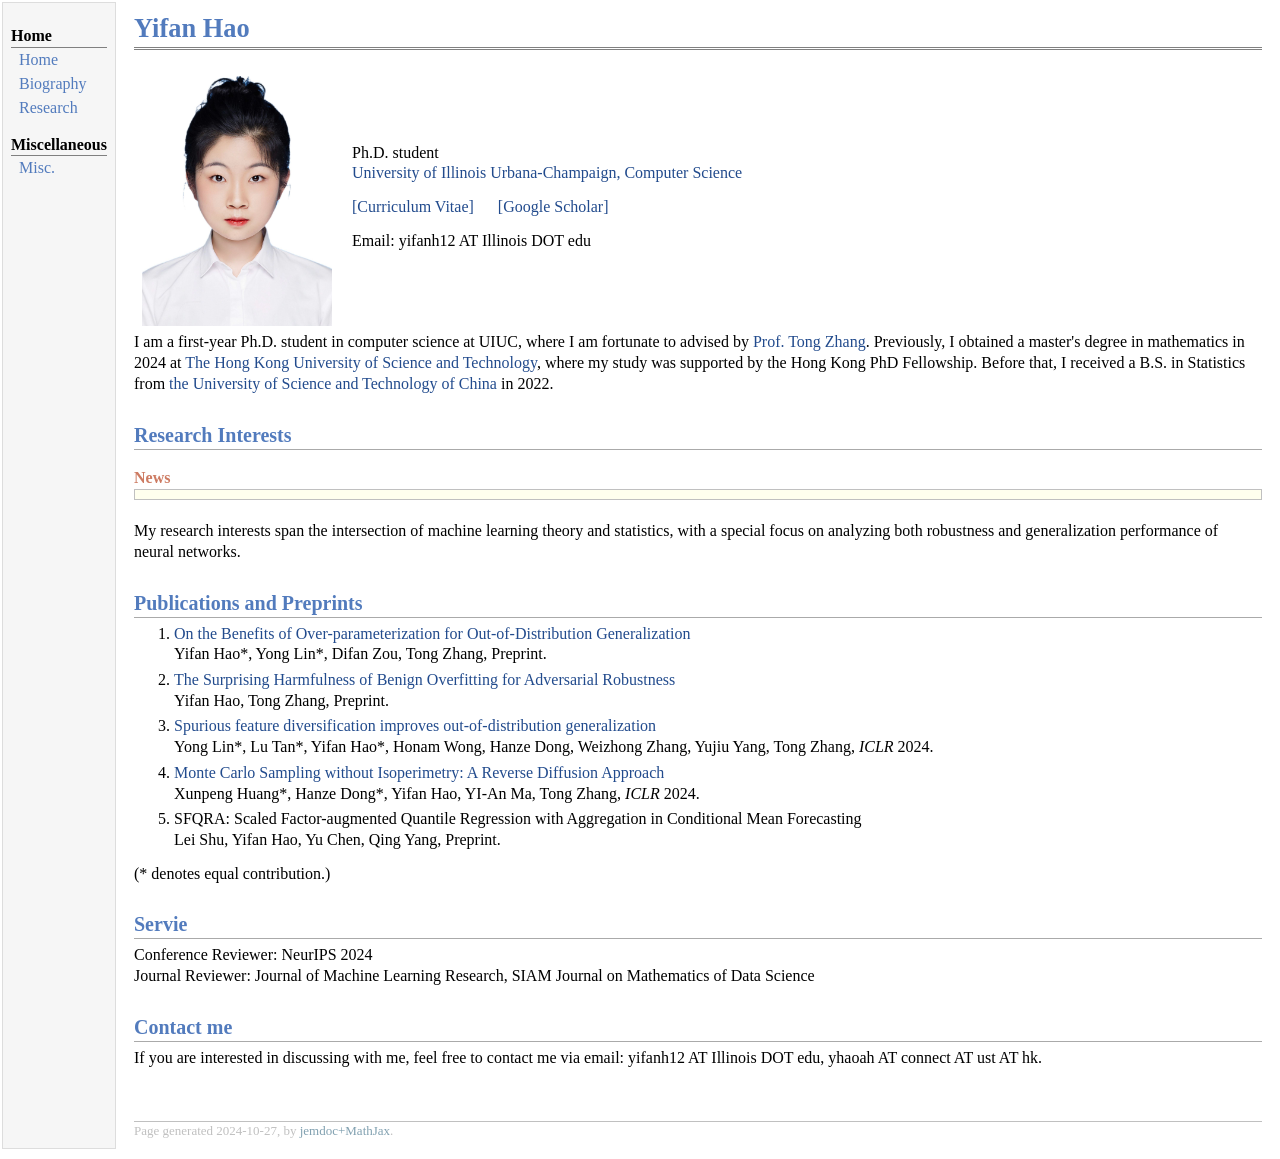
==== index.html @ 471cde72 "Add files via upload" ====
<!DOCTYPE html PUBLIC "-//W3C//DTD XHTML 1.1//EN"
  "http://www.w3.org/TR/xhtml11/DTD/xhtml11.dtd">
<html xmlns="http://www.w3.org/1999/xhtml" xml:lang="en">
<head>
<meta name="generator" content="jemdoc, see http://jemdoc.jaboc.net/" />
<meta http-equiv="Content-Type" content="text/html;charset=GBK" />
<link rel="stylesheet" href="jemdoc.css" type="text/css" />
<title>Yifan Hao</title>
</head>
<body>
<table summary="Table for page layout." id="tlayout">
<tr valign="top">
<td id="layout-menu">
<div class="menu-category">Home</div>
<div class="menu-item"><a href="index.html">Home</a></div>
<div class="menu-item"><a href="Bio.html">Biography</a></div>
<div class="menu-item"><a href="research.html">Research</a></div>
<div class="menu-category">Miscellaneous</div>
<div class="menu-item"><a href="Miscellaneous.html">Misc.</a></div>
</td>
<td id="layout-content">
<div id="toptitle">
<h1>Yifan Hao</h1>
</div>
<table class="imgtable"><tr><td>
<img src="photo.jpg" alt="picture" width="190px" height="250px" />&nbsp;</td>
<td align="left"><p>Ph.D. student<br />
<a href="https://siebelschool.illinois.edu/" target=&ldquo;blank&rdquo;>University of Illinois Urbana-Champaign, Computer Science</a><br /></p>
<p><a href="cv.pdf" onclick="javascript:urchinTracker('/downloads/cv.pdf');">[Curriculum Vitae]</a> &nbsp;&nbsp;&nbsp;&nbsp; <a href="https://scholar.google.com.hk/citations?user=lzI8IicAAAAJ&amp;hl=zh-CN" target=&ldquo;blank&rdquo;>[Google Scholar]</a> <br /></p>
<p>Email: yifanh12 AT Illinois DOT edu</p>
</td></tr></table>
<p>I am a first-year Ph.D. student in computer science at UIUC, where I am fortunate to advised by <a href="http://tongzhang-ml.org/" target=&ldquo;blank&rdquo;>Prof. Tong Zhang</a>. Previously, I obtained a master's degree in mathematics in 2024 at <a href="https://hkust.edu.hk/" target=&ldquo;blank&rdquo;>The Hong Kong University of Science and Technology</a>, where my study was supported by the Hong Kong PhD Fellowship. Before that, I received a B.S. in Statistics from <a href="https://en.ustc.edu.cn/" target=&ldquo;blank&rdquo;>the University of Science and Technology of China</a> in 2022.</p>
<h2>Research Interests</h2>
<div class="infoblock">
<div class="blocktitle">News</div>
<div class="blockcontent">
</div></div>
<p>My research interests span the intersection of machine learning theory and statistics, with a special focus on analyzing both robustness and generalization performance of neural networks. </p>
<h2>Publications and Preprints</h2>
<ol>
<li><p><a href="https://arxiv.org/pdf/2403.17592" target=&ldquo;blank&rdquo;>On the Benefits of Over-parameterization for Out-of-Distribution Generalization</a> <br />
Yifan Hao*, Yong Lin*, Difan Zou, Tong Zhang, Preprint.<br /></p>
</li>
<li><p><a href="https://arxiv.org/pdf/2401.12236" target=&ldquo;blank&rdquo;>The Surprising Harmfulness of Benign Overfitting for Adversarial Robustness</a> <br />
Yifan Hao, Tong Zhang, Preprint.<br /> </p>
</li>
<li><p><a href="https://arxiv.org/pdf/2309.17230" target=&ldquo;blank&rdquo;>Spurious feature diversification improves out-of-distribution generalization</a> <br />
Yong Lin*, Lu Tan*, Yifan Hao*, Honam Wong, Hanze Dong, Weizhong Zhang, Yujiu Yang, Tong Zhang, <i>ICLR</i> 2024.<br /> </p>
</li>
<li><p><a href="https://arxiv.org/pdf/2307.02037" target=&ldquo;blank&rdquo;>Monte Carlo Sampling without Isoperimetry: A Reverse Diffusion Approach</a> <br />
Xunpeng Huang*, Hanze Dong*, Yifan Hao, YI-An Ma, Tong Zhang, <i>ICLR</i> 2024.<br /> </p>
</li>
<li><p>SFQRA: Scaled Factor-augmented Quantile Regression with Aggregation in Conditional Mean Forecasting <br />
Lei Shu, Yifan Hao, Yu Chen, Qing Yang, Preprint.<br /></p>
</li>
</ol>
<p>(* denotes equal contribution.)</p>
<h2>Servie</h2>
<p>Conference Reviewer: NeurIPS 2024 <br />
Journal Reviewer: Journal of Machine Learning Research, SIAM Journal on Mathematics of Data Science</p>
<h2>Contact me</h2>
<p>If you are interested in discussing with me, feel free to contact me via email: yifanh12 AT Illinois DOT edu, yhaoah AT connect AT ust AT hk. </p>
<div id="footer">
<div id="footer-text">
Page generated 2024-10-27, by <a href="https://github.com/wsshin/jemdoc_mathjax" target="blank">jemdoc+MathJax</a>.
</div>
</div>
</td>
</tr>
</table>
</body>
</html>
---- jemdoc.css ----
/* Default css file for jemdoc. */

table#tlayout {
	border: none;
	border-collapse: separate;
	background: white;
}

body {
	background: white;
	font-family: Georgia, serif;
	padding-bottom: 8px;
	margin: 0;
}

#layout-menu {
	background: #f6f6f6;
	border: 1px solid #dddddd;
	padding-top: 0.5em;
	padding-left: 8px;
	padding-right: 8px;
	font-size: 1.0em;
	width: auto;
	white-space: nowrap;
	text-align: left;
	vertical-align: top;
}

#layout-menu td {
	background: #f4f4f4;
	vertical-align: top;
}

#layout-content {
	padding-top: 0.0em;
	padding-left: 1.0em;
	padding-right: 1.0em;
	border: none;
	background: white;
	text-align: left;
	vertical-align: top;
}

#layout-menu a {
	line-height: 1.5em;
	margin-left: 0.5em;
}

tt {
	background: #ffffdd;
}

pre, tt {
	font-size: 90%;
	font-family: monaco, monospace;
}

a, a > tt {
	color: #224b8d;
	text-decoration: none;
}

a:hover {
	border-bottom: 1px gray dotted;
}

#layout-menu a.current:link, #layout-menu a.current:visited {
	color: #022b6d;
	border-bottom: 1px gray solid;
}
#layout-menu a:link, #layout-menu a:visited, #layout-menu a:hover {
	color: #527bbd;
	text-decoration: none;
}
#layout-menu a:hover {
	text-decoration: none;
}

div.menu-category {
	border-bottom: 1px solid gray;
	margin-top: 0.8em;
	padding-top: 0.2em;
	padding-bottom: 0.1em;
	font-weight: bold;
}

div.menu-item {
	padding-left: 16px;
	text-indent: -16px;
}

div#toptitle {
	padding-bottom: 0.2em;
	margin-bottom: 1.5em;
	border-bottom: 3px double gray;
}

/* Reduce space if we begin the page with a title. */
div#toptitle + h2, div#toptitle + h3 {
	margin-top: -0.7em;
}

div#subtitle {
	margin-top: 0.0em;
	margin-bottom: 0.0em;
	padding-top: 0em;
	padding-bottom: 0.1em;
}

em {
	font-style: italic;
}

strong {
	font-weight: bold;
}


h1, h2, h3 {
	color: #527bbd;
	margin-top: 0.7em;
	margin-bottom: 0.3em;
	padding-bottom: 0.2em;
	line-height: 1.0;
	padding-top: 0.5em;
	border-bottom: 1px solid #aaaaaa;
}

h1 {
	font-size: 165%;
}

h2 {
	padding-top: 0.8em;
	font-size: 125%;
}

h2 + h3 {
	padding-top: 0.2em;
}

h3 {
	font-size: 110%;
	border-bottom: none;
}

p {
	margin-top: 0.0em;
	margin-bottom: 0.8em;
	padding: 0;
	line-height: 1.3;
}

pre {
	padding: 0;
	margin: 0;
}

div#footer {
	font-size: small;
	border-top: 1px solid #c0c0c0;
	padding-top: 0.1em;
	margin-top: 4.0em;
	color: #c0c0c0;
}

div#footer a {
	color: #80a0b0;
}

div#footer-text {
	float: left;
	padding-bottom: 8px;
}

ul, ol, dl {
	margin-top: 0.2em;
	padding-top: 0;
	margin-bottom: 0.8em;
}

dt {
	margin-top: 0.5em;
	margin-bottom: 0;
}

dl {
	margin-left: 20px;
}

dd {
	color: #222222;
}

dd > *:first-child {
	margin-top: 0;
}

ul {
	list-style-position: outside;
	list-style-type: square;
}

p + ul, p + ol {
	margin-top: -0.5em;
}

li ul, li ol {
	margin-top: -0.3em;
}

ol {
	list-style-position: outside;
	list-style-type: decimal;
}

li p, dd p {
	margin-bottom: 0.3em;
}


ol ol {
	list-style-type: lower-alpha;
}

ol ol ol {
	list-style-type: lower-roman;
}

p + div.codeblock {
	margin-top: -0.6em;
}

div.codeblock, div.infoblock {
	margin-right: 0%;
	margin-top: 1.2em;
	margin-bottom: 1.3em;
}

div.blocktitle {
	font-weight: bold;
	color: #cd7b62;
	margin-top: 1.2em;
	margin-bottom: 0.1em;
}

div.blockcontent {
	border: 1px solid silver;
	padding: 0.3em 0.5em;
}

div.infoblock > div.blockcontent {
	background: #ffffee;
}

div.blockcontent p + ul, div.blockcontent p + ol {
	margin-top: 0.4em;
}

div.infoblock p {
	margin-bottom: 0em;
}

div.infoblock li p, div.infoblock dd p {
	margin-bottom: 0.5em;
}

div.infoblock p + p {
	margin-top: 0.8em;
}

div.codeblock > div.blockcontent {
	background: #f6f6f6;
}

span.pycommand {
	color: #000070;
}

span.statement {
	color: #008800;
}
span.builtin {
	color: #000088;
}
span.special {
	color: #990000;
}
span.operator {
	color: #880000;
}
span.error {
	color: #aa0000;
}
span.comment, span.comment > *, span.string, span.string > * {
	color: #606060;
}

@media print {
	#layout-menu {
		display: none;
	}

}

#fwtitle {
	margin: 2px;
}

#fwtitle #toptitle {
	padding-left: 0.5em;
	margin-bottom: 0.5em;
}

#layout-content h1:first-child, #layout-content h2:first-child, #layout-content h3:first-child {
	margin-top: -0.7em;
}

div#toptitle h1, #layout-content div#toptitle h1 {
	margin-bottom: 0.0em;
	padding-bottom: 0.1em;
	padding-top: 0;
	margin-top: 0.5em;
	border-bottom: none;
}

img.eq {
	padding: 0;
	padding-left: 0.1em;
	padding-right: 0.1em;
	margin: 0;
}

img.eqwl {
	padding-left: 2em;
	padding-top: 0.6em;
	padding-bottom: 0.2em;
	margin: 0;
}

table {
	border: 2px solid black;
	border-collapse: collapse;
}

td {
	padding: 2px;
	padding-left: 0.5em;
	padding-right: 0.5em;
	text-align: center;
	border: 1px solid gray;
}

table + table {
	margin-top: 1em;
}

tr.heading {
	font-weight: bold;
	border-bottom: 2px solid black;
}

img {
	border: none;
}

table.imgtable, table.imgtable td {
	border: none;
	text-align: left;
}
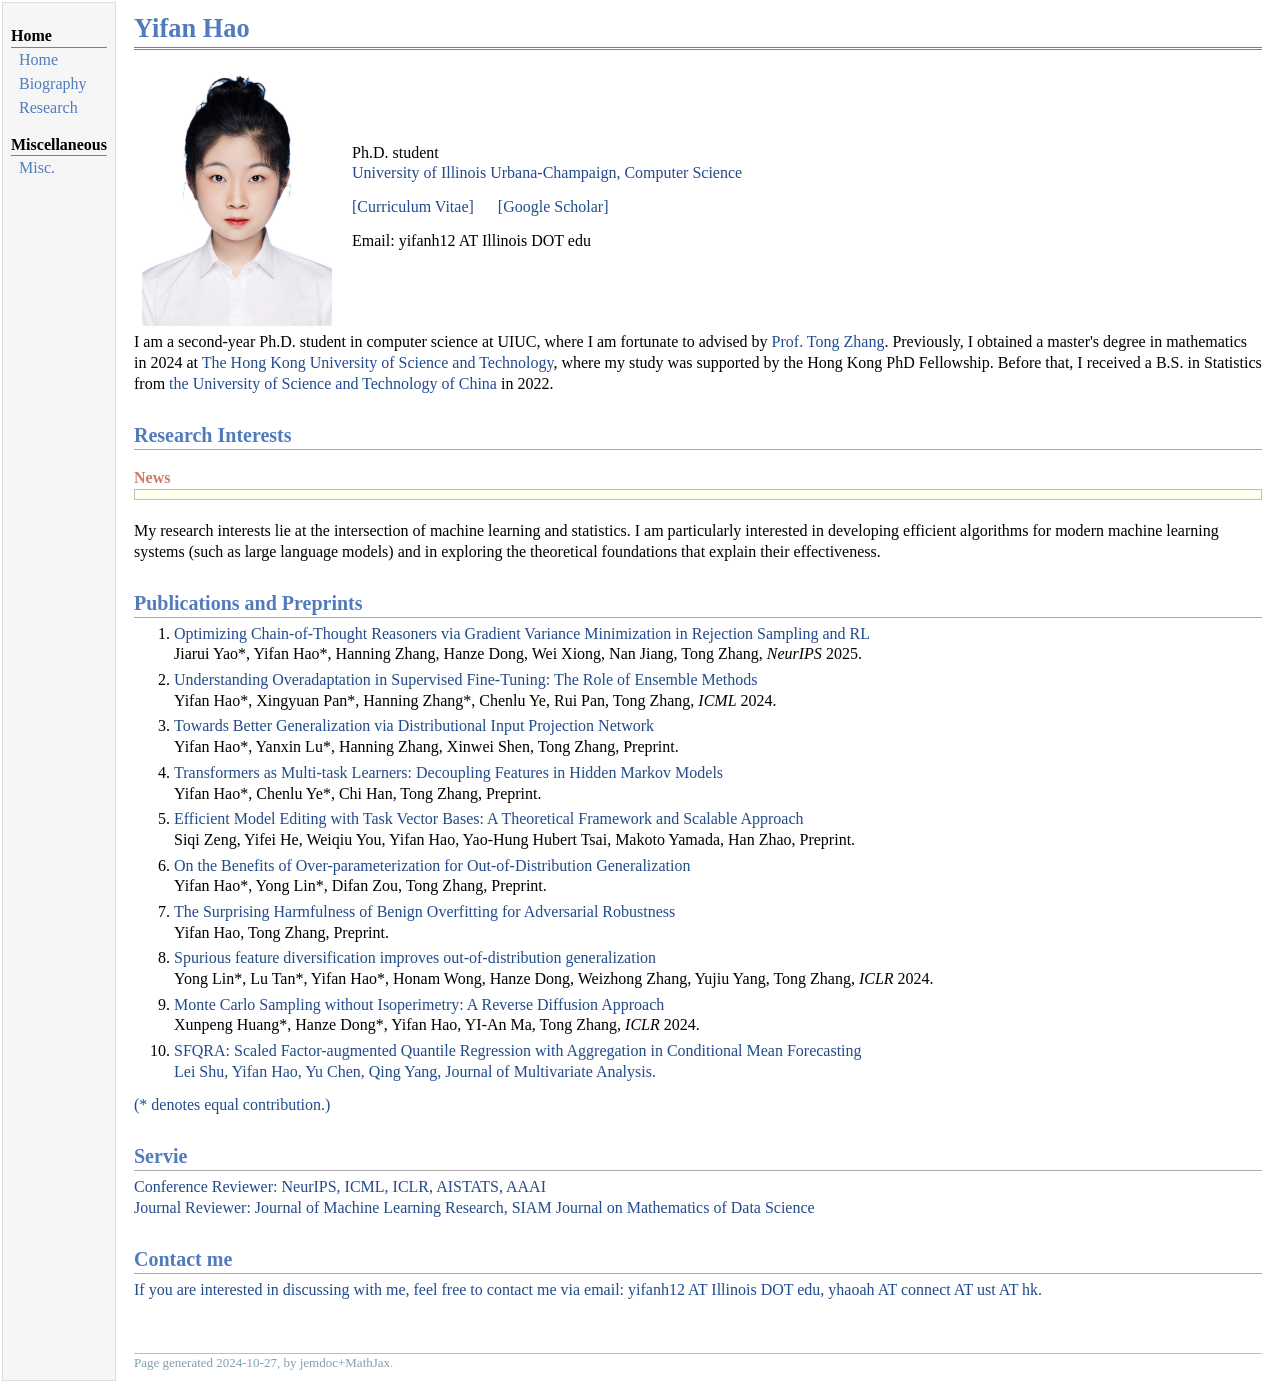
==== commit 5e25f206: "Update index.html" ====
--- a/index.html
+++ b/index.html
@@ -29,15 +29,30 @@
 <p><a href="cv.pdf" onclick="javascript:urchinTracker('/downloads/cv.pdf');">[Curriculum Vitae]</a> &nbsp;&nbsp;&nbsp;&nbsp; <a href="https://scholar.google.com.hk/citations?user=lzI8IicAAAAJ&amp;hl=zh-CN" target=&ldquo;blank&rdquo;>[Google Scholar]</a> <br /></p>
 <p>Email: yifanh12 AT Illinois DOT edu</p>
 </td></tr></table>
-<p>I am a first-year Ph.D. student in computer science at UIUC, where I am fortunate to advised by <a href="http://tongzhang-ml.org/" target=&ldquo;blank&rdquo;>Prof. Tong Zhang</a>. Previously, I obtained a master's degree in mathematics in 2024 at <a href="https://hkust.edu.hk/" target=&ldquo;blank&rdquo;>The Hong Kong University of Science and Technology</a>, where my study was supported by the Hong Kong PhD Fellowship. Before that, I received a B.S. in Statistics from <a href="https://en.ustc.edu.cn/" target=&ldquo;blank&rdquo;>the University of Science and Technology of China</a> in 2022.</p>
+<p>I am a second-year Ph.D. student in computer science at UIUC, where I am fortunate to advised by <a href="http://tongzhang-ml.org/" target=&ldquo;blank&rdquo;>Prof. Tong Zhang</a>. Previously, I obtained a master's degree in mathematics in 2024 at <a href="https://hkust.edu.hk/" target=&ldquo;blank&rdquo;>The Hong Kong University of Science and Technology</a>, where my study was supported by the Hong Kong PhD Fellowship. Before that, I received a B.S. in Statistics from <a href="https://en.ustc.edu.cn/" target=&ldquo;blank&rdquo;>the University of Science and Technology of China</a> in 2022.</p>
 <h2>Research Interests</h2>
 <div class="infoblock">
 <div class="blocktitle">News</div>
 <div class="blockcontent">
 </div></div>
-<p>My research interests span the intersection of machine learning theory and statistics, with a special focus on analyzing both robustness and generalization performance of neural networks. </p>
+<p>My research interests lie at the intersection of machine learning and statistics. I am particularly interested in developing efficient algorithms for modern machine learning systems (such as large language models) and in exploring the theoretical foundations that explain their effectiveness. </p>
 <h2>Publications and Preprints</h2>
 <ol>
+<li><p><a href="https://arxiv.org/pdf/2505.02391" target=&ldquo;blank&rdquo;>Optimizing Chain-of-Thought Reasoners via Gradient Variance Minimization in Rejection Sampling and RL</a> <br />
+Jiarui Yao*, Yifan Hao*, Hanning Zhang, Hanze Dong, Wei Xiong, Nan Jiang, Tong Zhang, <i>NeurIPS</i> 2025.<br /></p>
+</li>
+<li><p><a href="https://arxiv.org/pdf/2506.01901?" target=&ldquo;blank&rdquo;>Understanding Overadaptation in Supervised Fine-Tuning: The Role of Ensemble Methods</a> <br />
+Yifan Hao*, Xingyuan Pan*, Hanning Zhang*, Chenlu Ye, Rui Pan, Tong Zhang, <i>ICML</i> 2024.<br /></p>
+</li>
+<li><p><a href="https://arxiv.org/pdf/2506.04690" target=&ldquo;blank&rdquo;>Towards Better Generalization via Distributional Input Projection Network</a> <br />
+Yifan Hao*, Yanxin Lu*, Hanning Zhang, Xinwei Shen, Tong Zhang, Preprint.<br /></p>
+</li>
+<li><p><a href="https://arxiv.org/pdf/2506.01919" target=&ldquo;blank&rdquo;>Transformers as Multi-task Learners: Decoupling Features in Hidden Markov Models</a> <br />
+Yifan Hao*, Chenlu Ye*, Chi Han, Tong Zhang, Preprint.<br /></p>
+</li>
+<li><p><a href="https://arxiv.org/pdf/2502.01015" target=&ldquo;blank&rdquo;>Efficient Model Editing with Task Vector Bases: A Theoretical Framework and Scalable Approach</a> <br />
+Siqi Zeng, Yifei He, Weiqiu You, Yifan Hao, Yao-Hung Hubert Tsai, Makoto Yamada, Han Zhao, Preprint.<br /></p>
+</li>
 <li><p><a href="https://arxiv.org/pdf/2403.17592" target=&ldquo;blank&rdquo;>On the Benefits of Over-parameterization for Out-of-Distribution Generalization</a> <br />
 Yifan Hao*, Yong Lin*, Difan Zou, Tong Zhang, Preprint.<br /></p>
 </li>
@@ -50,13 +65,13 @@
 <li><p><a href="https://arxiv.org/pdf/2307.02037" target=&ldquo;blank&rdquo;>Monte Carlo Sampling without Isoperimetry: A Reverse Diffusion Approach</a> <br />
 Xunpeng Huang*, Hanze Dong*, Yifan Hao, YI-An Ma, Tong Zhang, <i>ICLR</i> 2024.<br /> </p>
 </li>
-<li><p>SFQRA: Scaled Factor-augmented Quantile Regression with Aggregation in Conditional Mean Forecasting <br />
-Lei Shu, Yifan Hao, Yu Chen, Qing Yang, Preprint.<br /></p>
+<li><p><a href="https://www.sciencedirect.com/science/article/abs/pii/S0047259X2400112X" target=&ldquo;blank&rdquo;>SFQRA: Scaled Factor-augmented Quantile Regression with Aggregation in Conditional Mean Forecasting <br />
+Lei Shu, Yifan Hao, Yu Chen, Qing Yang, Journal of Multivariate Analysis.<br /></p>
 </li>
 </ol>
 <p>(* denotes equal contribution.)</p>
 <h2>Servie</h2>
-<p>Conference Reviewer: NeurIPS 2024 <br />
+<p>Conference Reviewer: NeurIPS, ICML, ICLR, AISTATS, AAAI <br />
 Journal Reviewer: Journal of Machine Learning Research, SIAM Journal on Mathematics of Data Science</p>
 <h2>Contact me</h2>
 <p>If you are interested in discussing with me, feel free to contact me via email: yifanh12 AT Illinois DOT edu, yhaoah AT connect AT ust AT hk. </p>
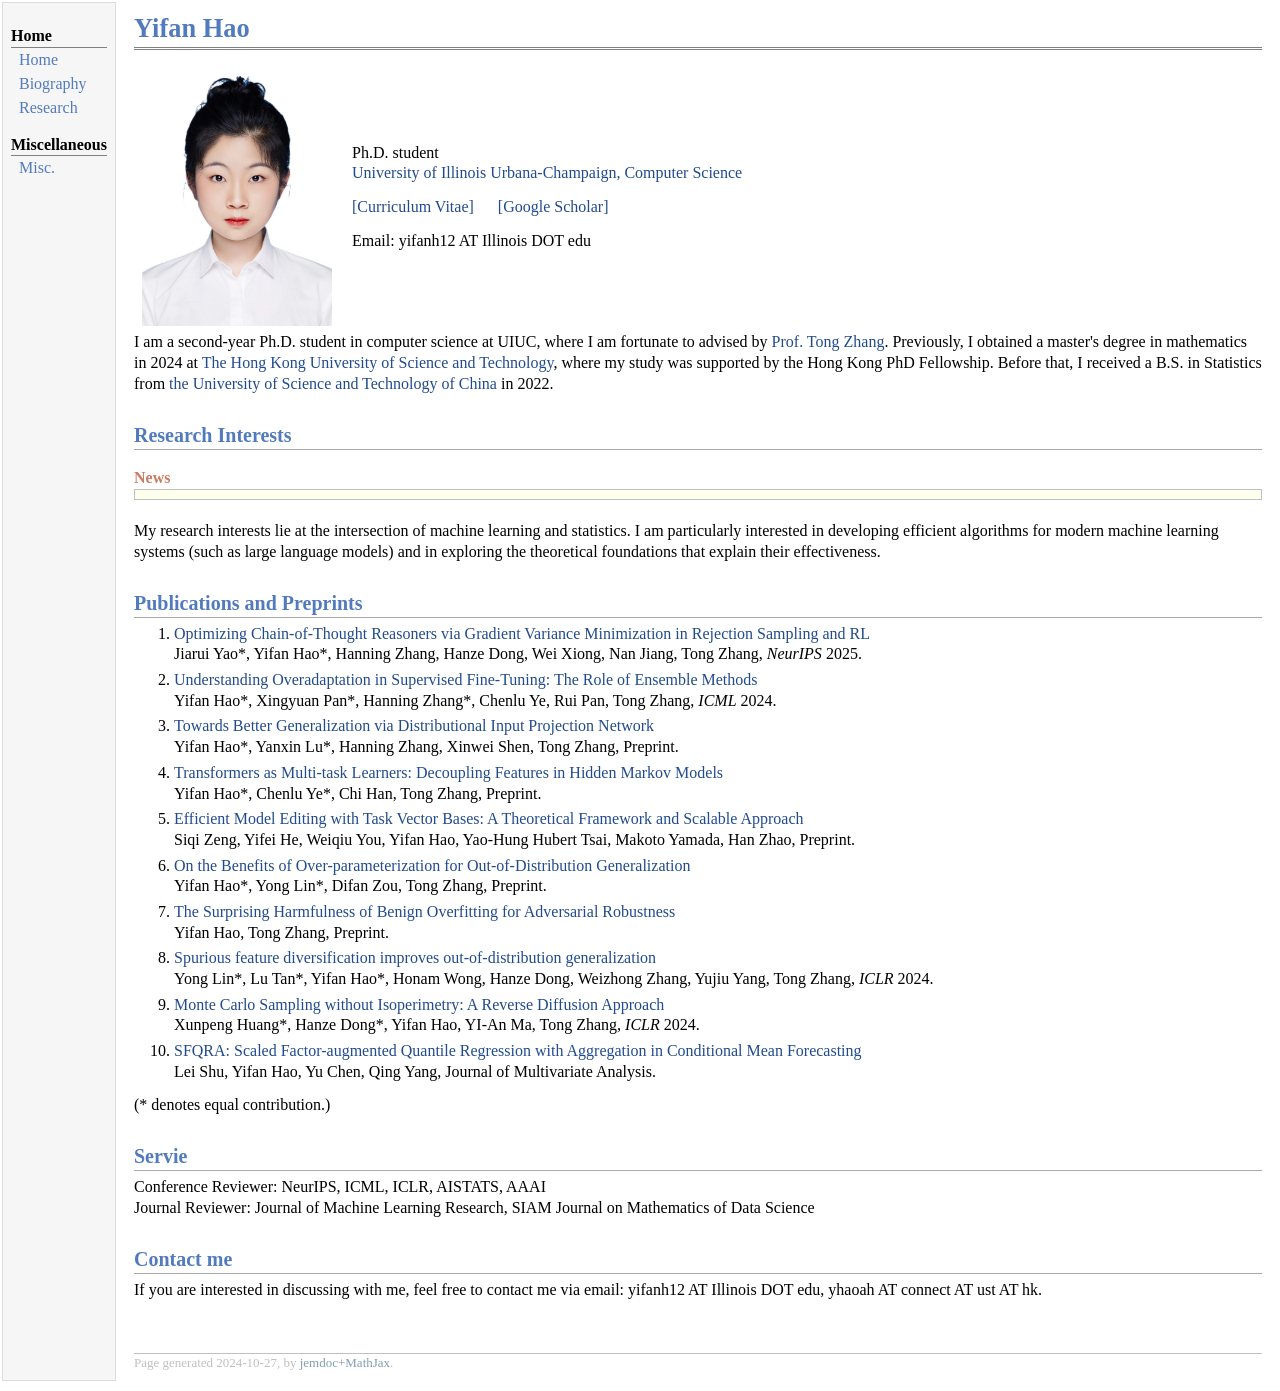
==== commit e6894e15: "Update index.html" ====
--- a/index.html
+++ b/index.html
@@ -65,7 +65,7 @@
 <li><p><a href="https://arxiv.org/pdf/2307.02037" target=&ldquo;blank&rdquo;>Monte Carlo Sampling without Isoperimetry: A Reverse Diffusion Approach</a> <br />
 Xunpeng Huang*, Hanze Dong*, Yifan Hao, YI-An Ma, Tong Zhang, <i>ICLR</i> 2024.<br /> </p>
 </li>
-<li><p><a href="https://www.sciencedirect.com/science/article/abs/pii/S0047259X2400112X" target=&ldquo;blank&rdquo;>SFQRA: Scaled Factor-augmented Quantile Regression with Aggregation in Conditional Mean Forecasting <br />
+<li><p><a href="https://www.sciencedirect.com/science/article/abs/pii/S0047259X2400112X" target=&ldquo;blank&rdquo;>SFQRA: Scaled Factor-augmented Quantile Regression with Aggregation in Conditional Mean Forecasting</a> <br />
 Lei Shu, Yifan Hao, Yu Chen, Qing Yang, Journal of Multivariate Analysis.<br /></p>
 </li>
 </ol>
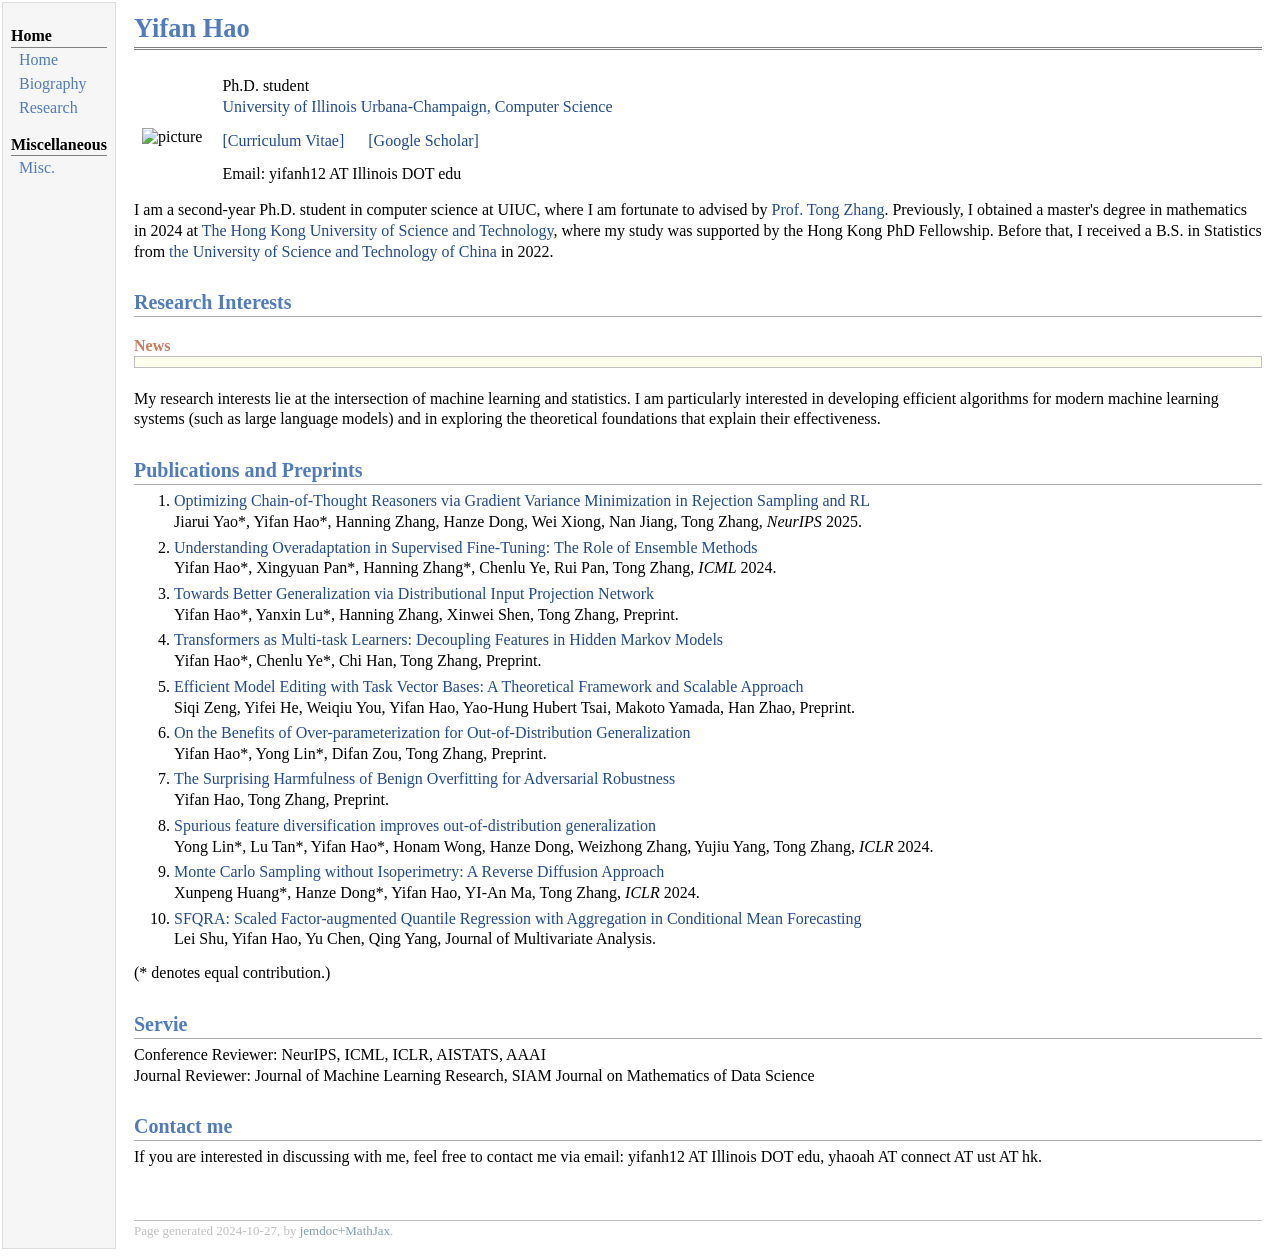
==== commit 6c14c3b7: "Update index.html" ====
--- a/index.html
+++ b/index.html
@@ -23,7 +23,7 @@
 <h1>Yifan Hao</h1>
 </div>
 <table class="imgtable"><tr><td>
-<img src="photo.jpg" alt="picture" width="190px" height="250px" />&nbsp;</td>
+<img src="cv_photo2.jpg" alt="picture" width="190px" height="250px" />&nbsp;</td>
 <td align="left"><p>Ph.D. student<br />
 <a href="https://siebelschool.illinois.edu/" target=&ldquo;blank&rdquo;>University of Illinois Urbana-Champaign, Computer Science</a><br /></p>
 <p><a href="cv.pdf" onclick="javascript:urchinTracker('/downloads/cv.pdf');">[Curriculum Vitae]</a> &nbsp;&nbsp;&nbsp;&nbsp; <a href="https://scholar.google.com.hk/citations?user=lzI8IicAAAAJ&amp;hl=zh-CN" target=&ldquo;blank&rdquo;>[Google Scholar]</a> <br /></p>
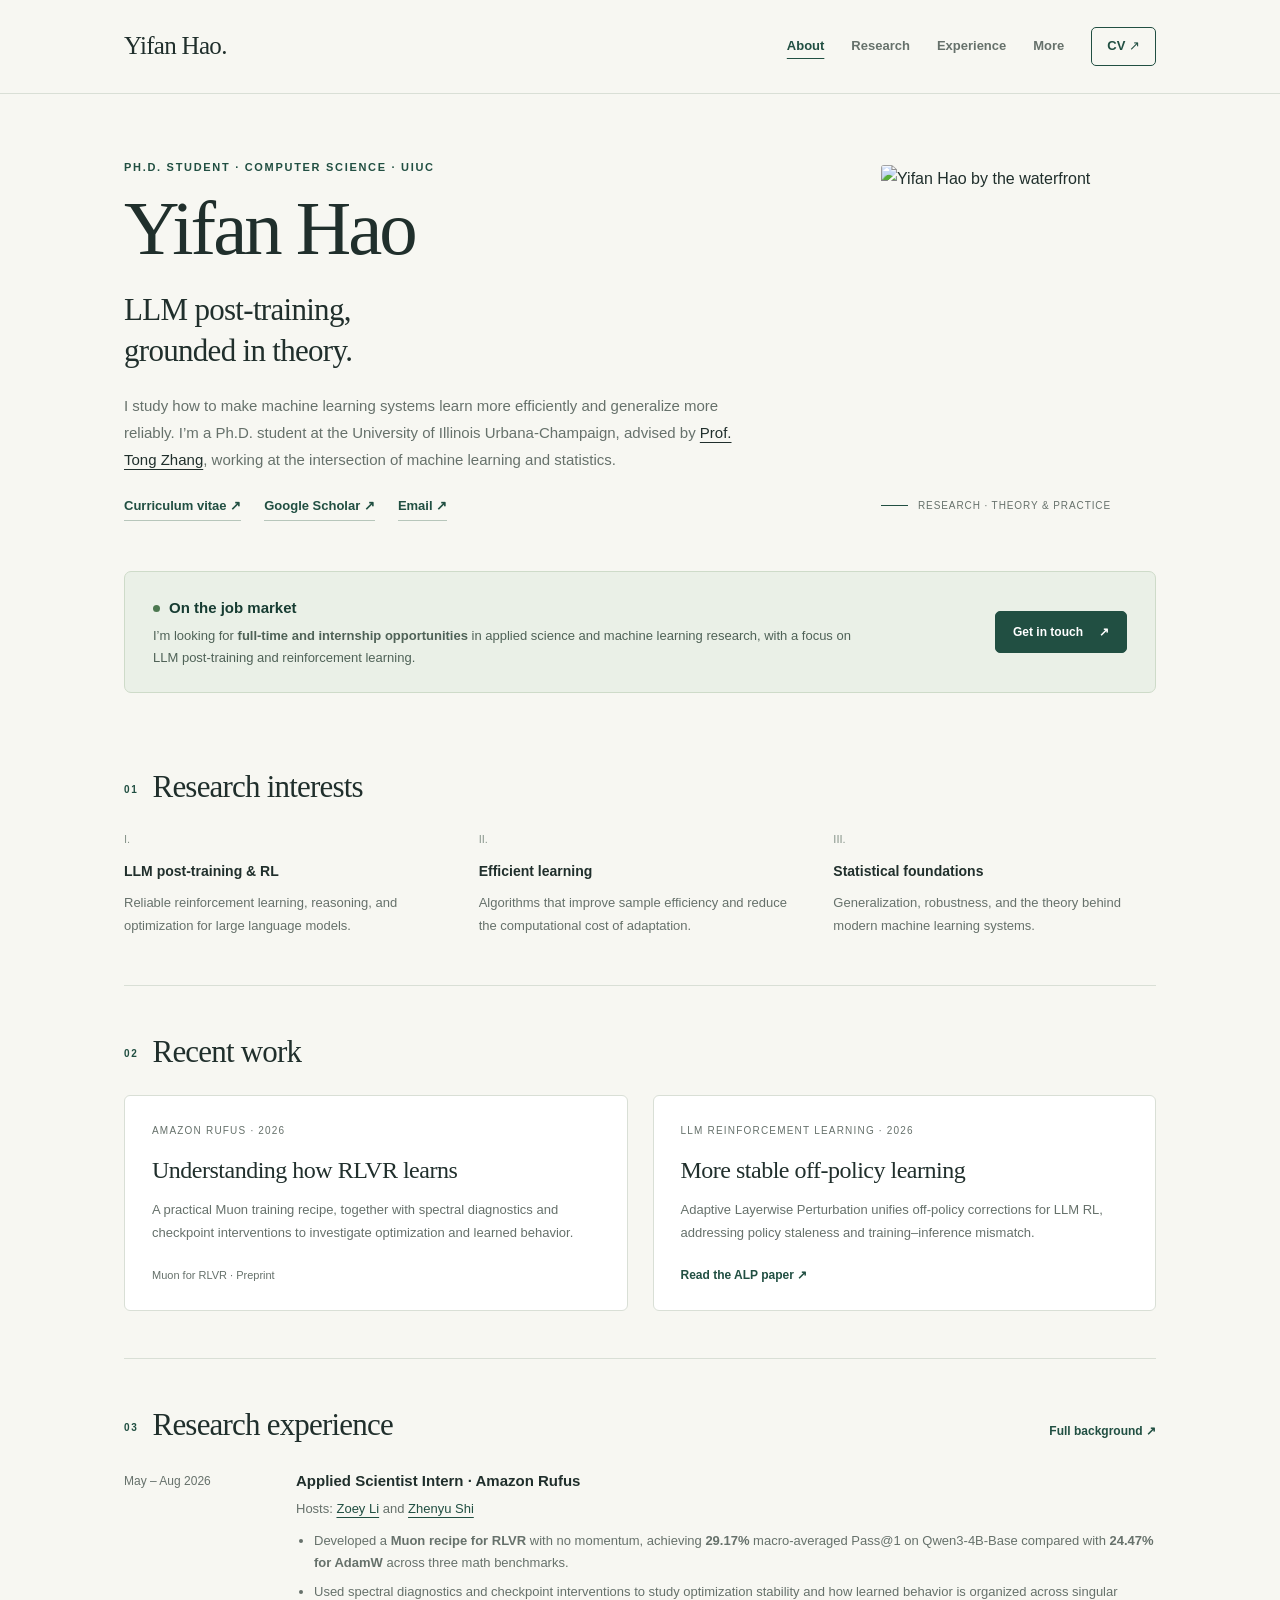
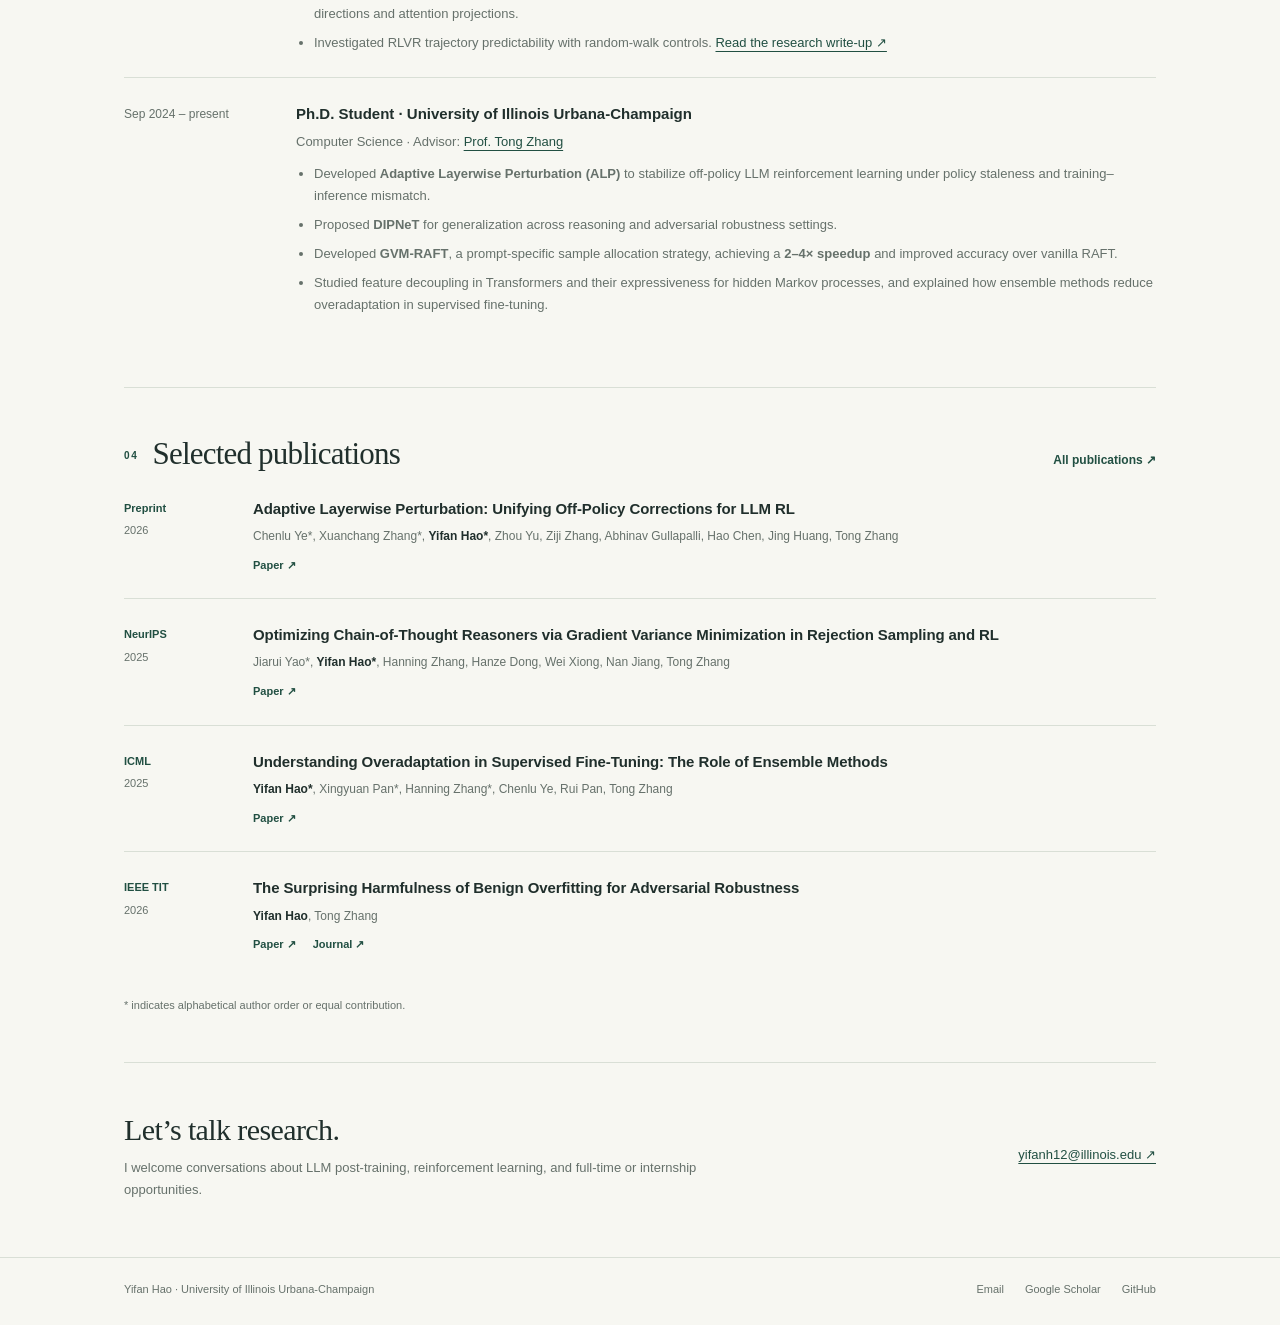
==== commit 8085044d: "Redesign personal website and update research, CV, and job-market status Refresh all four pages with" ====
--- a/index.html
+++ b/index.html
@@ -1,87 +1,16 @@
-<!DOCTYPE html PUBLIC "-//W3C//DTD XHTML 1.1//EN"
-  "http://www.w3.org/TR/xhtml11/DTD/xhtml11.dtd">
-<html xmlns="http://www.w3.org/1999/xhtml" xml:lang="en">
-<head>
-<meta name="generator" content="jemdoc, see http://jemdoc.jaboc.net/" />
-<meta http-equiv="Content-Type" content="text/html;charset=GBK" />
-<link rel="stylesheet" href="jemdoc.css" type="text/css" />
-<title>Yifan Hao</title>
-</head>
-<body>
-<table summary="Table for page layout." id="tlayout">
-<tr valign="top">
-<td id="layout-menu">
-<div class="menu-category">Home</div>
-<div class="menu-item"><a href="index.html">Home</a></div>
-<div class="menu-item"><a href="Bio.html">Biography</a></div>
-<div class="menu-item"><a href="research.html">Research</a></div>
-<div class="menu-category">Miscellaneous</div>
-<div class="menu-item"><a href="Miscellaneous.html">Misc.</a></div>
-</td>
-<td id="layout-content">
-<div id="toptitle">
-<h1>Yifan Hao</h1>
-</div>
-<table class="imgtable"><tr><td>
-<img src="cv_photo2.jpg" alt="picture" width="190px" height="250px" />&nbsp;</td>
-<td align="left"><p>Ph.D. student<br />
-<a href="https://siebelschool.illinois.edu/" target=&ldquo;blank&rdquo;>University of Illinois Urbana-Champaign, Computer Science</a><br /></p>
-<p><a href="cv.pdf" onclick="javascript:urchinTracker('/downloads/cv.pdf');">[Curriculum Vitae]</a> &nbsp;&nbsp;&nbsp;&nbsp; <a href="https://scholar.google.com.hk/citations?user=lzI8IicAAAAJ&amp;hl=zh-CN" target=&ldquo;blank&rdquo;>[Google Scholar]</a> <br /></p>
-<p>Email: yifanh12 AT Illinois DOT edu</p>
-</td></tr></table>
-<p>I am a second-year Ph.D. student in computer science at UIUC, where I am fortunate to advised by <a href="http://tongzhang-ml.org/" target=&ldquo;blank&rdquo;>Prof. Tong Zhang</a>. Previously, I obtained a master's degree in mathematics in 2024 at <a href="https://hkust.edu.hk/" target=&ldquo;blank&rdquo;>The Hong Kong University of Science and Technology</a>, where my study was supported by the Hong Kong PhD Fellowship. Before that, I received a B.S. in Statistics from <a href="https://en.ustc.edu.cn/" target=&ldquo;blank&rdquo;>the University of Science and Technology of China</a> in 2022.</p>
-<h2>Research Interests</h2>
-<div class="infoblock">
-<div class="blocktitle">News</div>
-<div class="blockcontent">
-</div></div>
-<p>My research interests lie at the intersection of machine learning and statistics. I am particularly interested in developing efficient algorithms for modern machine learning systems (such as large language models) and in exploring the theoretical foundations that explain their effectiveness. </p>
-<h2>Publications and Preprints</h2>
-<ol>
-<li><p><a href="https://arxiv.org/pdf/2505.02391" target=&ldquo;blank&rdquo;>Optimizing Chain-of-Thought Reasoners via Gradient Variance Minimization in Rejection Sampling and RL</a> <br />
-Jiarui Yao*, Yifan Hao*, Hanning Zhang, Hanze Dong, Wei Xiong, Nan Jiang, Tong Zhang, <i>NeurIPS</i> 2025.<br /></p>
-</li>
-<li><p><a href="https://arxiv.org/pdf/2506.01901?" target=&ldquo;blank&rdquo;>Understanding Overadaptation in Supervised Fine-Tuning: The Role of Ensemble Methods</a> <br />
-Yifan Hao*, Xingyuan Pan*, Hanning Zhang*, Chenlu Ye, Rui Pan, Tong Zhang, <i>ICML</i> 2024.<br /></p>
-</li>
-<li><p><a href="https://arxiv.org/pdf/2506.04690" target=&ldquo;blank&rdquo;>Towards Better Generalization via Distributional Input Projection Network</a> <br />
-Yifan Hao*, Yanxin Lu*, Hanning Zhang, Xinwei Shen, Tong Zhang, Preprint.<br /></p>
-</li>
-<li><p><a href="https://arxiv.org/pdf/2506.01919" target=&ldquo;blank&rdquo;>Transformers as Multi-task Learners: Decoupling Features in Hidden Markov Models</a> <br />
-Yifan Hao*, Chenlu Ye*, Chi Han, Tong Zhang, Preprint.<br /></p>
-</li>
-<li><p><a href="https://arxiv.org/pdf/2502.01015" target=&ldquo;blank&rdquo;>Efficient Model Editing with Task Vector Bases: A Theoretical Framework and Scalable Approach</a> <br />
-Siqi Zeng, Yifei He, Weiqiu You, Yifan Hao, Yao-Hung Hubert Tsai, Makoto Yamada, Han Zhao, Preprint.<br /></p>
-</li>
-<li><p><a href="https://arxiv.org/pdf/2403.17592" target=&ldquo;blank&rdquo;>On the Benefits of Over-parameterization for Out-of-Distribution Generalization</a> <br />
-Yifan Hao*, Yong Lin*, Difan Zou, Tong Zhang, Preprint.<br /></p>
-</li>
-<li><p><a href="https://arxiv.org/pdf/2401.12236" target=&ldquo;blank&rdquo;>The Surprising Harmfulness of Benign Overfitting for Adversarial Robustness</a> <br />
-Yifan Hao, Tong Zhang, Preprint.<br /> </p>
-</li>
-<li><p><a href="https://arxiv.org/pdf/2309.17230" target=&ldquo;blank&rdquo;>Spurious feature diversification improves out-of-distribution generalization</a> <br />
-Yong Lin*, Lu Tan*, Yifan Hao*, Honam Wong, Hanze Dong, Weizhong Zhang, Yujiu Yang, Tong Zhang, <i>ICLR</i> 2024.<br /> </p>
-</li>
-<li><p><a href="https://arxiv.org/pdf/2307.02037" target=&ldquo;blank&rdquo;>Monte Carlo Sampling without Isoperimetry: A Reverse Diffusion Approach</a> <br />
-Xunpeng Huang*, Hanze Dong*, Yifan Hao, YI-An Ma, Tong Zhang, <i>ICLR</i> 2024.<br /> </p>
-</li>
-<li><p><a href="https://www.sciencedirect.com/science/article/abs/pii/S0047259X2400112X" target=&ldquo;blank&rdquo;>SFQRA: Scaled Factor-augmented Quantile Regression with Aggregation in Conditional Mean Forecasting</a> <br />
-Lei Shu, Yifan Hao, Yu Chen, Qing Yang, Journal of Multivariate Analysis.<br /></p>
-</li>
-</ol>
-<p>(* denotes equal contribution.)</p>
-<h2>Servie</h2>
-<p>Conference Reviewer: NeurIPS, ICML, ICLR, AISTATS, AAAI <br />
-Journal Reviewer: Journal of Machine Learning Research, SIAM Journal on Mathematics of Data Science</p>
-<h2>Contact me</h2>
-<p>If you are interested in discussing with me, feel free to contact me via email: yifanh12 AT Illinois DOT edu, yhaoah AT connect AT ust AT hk. </p>
-<div id="footer">
-<div id="footer-text">
-Page generated 2024-10-27, by <a href="https://github.com/wsshin/jemdoc_mathjax" target="blank">jemdoc+MathJax</a>.
-</div>
-</div>
-</td>
-</tr>
-</table>
-</body>
-</html>
+<!doctype html>
+<html lang="en"><head><meta charset="utf-8"><meta name="viewport" content="width=device-width, initial-scale=1">
+<title>LLM Post-Training &amp; Reinforcement Learning | Yifan Hao</title><meta name="description" content="Yifan Hao is a UIUC Computer Science Ph.D. student researching LLM post-training, reinforcement learning, and statistical machine learning. Open to full-time and internship opportunities.">
+<meta name="theme-color" content="#214f42"><link rel="stylesheet" href="site.css"><script src="site.js" defer></script>
+</head><body><a class="skip-link" href="#main">Skip to content</a>
+<header class="site-header"><div class="wrap"><div class="header-inner"><a class="brand" href="index.html">Yifan Hao<span aria-hidden="true">.</span></a>
+<nav class="nav" aria-label="Main navigation"><a href="index.html" aria-current="page">About</a><a href="research.html">Research</a><a href="Bio.html">Experience</a><a href="Miscellaneous.html">More</a><a class="nav-cv" href="cv.pdf">CV <span aria-hidden="true">↗</span></a></nav></div></div></header>
+<main class="wrap" id="main"><section class="hero" aria-labelledby="intro-title"><div class="hero-copy"><div class="hero-heading"><div class="eyebrow">Ph.D. Student · Computer Science · UIUC</div><h1 id="intro-title">Yifan Hao</h1><p class="research-line">LLM post-training,<br>grounded in theory.</p></div><p class="intro">I study how to make machine learning systems learn more efficiently and generalize more reliably. I’m a Ph.D. student at the University of Illinois Urbana-Champaign, advised by <a href="https://tongzhang-ml.org/">Prof. Tong Zhang</a>, working at the intersection of machine learning and statistics.</p><div class="hero-links"><a href="cv.pdf">Curriculum vitae <span aria-hidden="true">↗</span></a><a href="https://scholar.google.com.hk/citations?user=lzI8IicAAAAJ&amp;hl=en">Google Scholar <span aria-hidden="true">↗</span></a><a href="mailto:yifanh12@illinois.edu">Email <span aria-hidden="true">↗</span></a></div></div><figure class="portrait"><img src="cv_photo2.jpg" width="275" height="320" alt="Yifan Hao by the waterfront" fetchpriority="high"><figcaption>Research · theory &amp; practice</figcaption></figure></section>
+<aside class="job-banner" aria-label="Career opportunities"><div><div class="job-heading"><span class="status-dot" aria-hidden="true"></span>On the job market</div><p>I’m looking for <strong>full-time and internship opportunities</strong> in applied science and machine learning research, with a focus on LLM post-training and reinforcement learning.</p></div><a class="button" href="mailto:yifanh12@illinois.edu">Get in touch <span aria-hidden="true">↗</span></a></aside>
+<section class="section" id="research"><div class="section-heading"><h2><span class="section-number">01</span>Research interests</h2></div><div class="interest-grid"><article><span class="topic-number">I.</span><h3>LLM post-training &amp; RL</h3><p>Reliable reinforcement learning, reasoning, and optimization for large language models.</p></article><article><span class="topic-number">II.</span><h3>Efficient learning</h3><p>Algorithms that improve sample efficiency and reduce the computational cost of adaptation.</p></article><article><span class="topic-number">III.</span><h3>Statistical foundations</h3><p>Generalization, robustness, and the theory behind modern machine learning systems.</p></article></div></section>
+<section class="section" id="recent-work"><div class="section-heading"><h2><span class="section-number">02</span>Recent work</h2></div><div class="work-grid"><article class="work-item"><div class="work-meta">Amazon Rufus · 2026</div><h3>Understanding how RLVR learns</h3><p>A practical Muon training recipe, together with spectral diagnostics and checkpoint interventions to investigate optimization and learned behavior.</p><span class="quiet-status">Muon for RLVR · Preprint</span></article><article class="work-item"><div class="work-meta">LLM reinforcement learning · 2026</div><h3>More stable off-policy learning</h3><p>Adaptive Layerwise Perturbation unifies off-policy corrections for LLM RL, addressing policy staleness and training–inference mismatch.</p><a href="https://arxiv.org/abs/2603.19470">Read the ALP paper <span aria-hidden="true">↗</span></a></article></div></section>
+<section class="section" id="experience"><div class="section-heading"><h2><span class="section-number">03</span>Research experience</h2><a class="section-link" href="Bio.html">Full background ↗</a></div><article class="experience-row"><div class="experience-date">May – Aug 2026</div><div><h3>Applied Scientist Intern · Amazon Rufus</h3><p class="subline">Hosts: <a href="https://zoeyli.com/">Zoey Li</a> and <a href="https://www.linkedin.com/in/zhenyu-edwin-shi-a479a327/">Zhenyu Shi</a></p><ul><li>Developed a <strong>Muon recipe for RLVR</strong> with no momentum, achieving <strong>29.17%</strong> macro-averaged Pass@1 on Qwen3-4B-Base compared with <strong>24.47% for AdamW</strong> across three math benchmarks.</li><li>Used spectral diagnostics and checkpoint interventions to study optimization stability and how learned behavior is organized across singular directions and attention projections.</li><li>Investigated RLVR trajectory predictability with random-walk controls. <a href="https://zoeyli.com/blog/Revisiting-Predictability-of-RLVR/">Read the research write-up ↗</a></li></ul></div></article><article class="experience-row"><div class="experience-date">Sep 2024 – present</div><div><h3>Ph.D. Student · University of Illinois Urbana-Champaign</h3><p class="subline">Computer Science · Advisor: <a href="https://tongzhang-ml.org/">Prof. Tong Zhang</a></p><ul><li>Developed <strong>Adaptive Layerwise Perturbation (ALP)</strong> to stabilize off-policy LLM reinforcement learning under policy staleness and training–inference mismatch.</li><li>Proposed <strong>DIPNeT</strong> for generalization across reasoning and adversarial robustness settings.</li><li>Developed <strong>GVM-RAFT</strong>, a prompt-specific sample allocation strategy, achieving a <strong>2–4× speedup</strong> and improved accuracy over vanilla RAFT.</li><li>Studied feature decoupling in Transformers and their expressiveness for hidden Markov processes, and explained how ensemble methods reduce overadaptation in supervised fine-tuning.</li></ul></div></article></section>
+<section class="section" id="publications"><div class="section-heading"><h2><span class="section-number">04</span>Selected publications</h2><a class="section-link" href="research.html">All publications ↗</a></div><ol class="publication-list"><li class="publication" data-topics="llm"><div class="publication-meta"><span class="venue">Preprint</span><span class="pub-year">2026</span></div><div><h3><a href="https://arxiv.org/abs/2603.19470">Adaptive Layerwise Perturbation: Unifying Off-Policy Corrections for LLM RL</a></h3><p class="authors">Chenlu Ye*, Xuanchang Zhang*, <strong>Yifan Hao*</strong>, Zhou Yu, Ziji Zhang, Abhinav Gullapalli, Hao Chen, Jing Huang, Tong Zhang</p><div class="pub-links"><a href="https://arxiv.org/abs/2603.19470">Paper <span aria-hidden="true">↗</span></a></div></div></li><li class="publication" data-topics="llm"><div class="publication-meta"><span class="venue">NeurIPS</span><span class="pub-year">2025</span></div><div><h3><a href="https://arxiv.org/abs/2505.02391">Optimizing Chain-of-Thought Reasoners via Gradient Variance Minimization in Rejection Sampling and RL</a></h3><p class="authors">Jiarui Yao*, <strong>Yifan Hao*</strong>, Hanning Zhang, Hanze Dong, Wei Xiong, Nan Jiang, Tong Zhang</p><div class="pub-links"><a href="https://arxiv.org/abs/2505.02391">Paper <span aria-hidden="true">↗</span></a></div></div></li><li class="publication" data-topics="llm theory"><div class="publication-meta"><span class="venue">ICML</span><span class="pub-year">2025</span></div><div><h3><a href="https://arxiv.org/abs/2506.01901">Understanding Overadaptation in Supervised Fine-Tuning: The Role of Ensemble Methods</a></h3><p class="authors"><strong>Yifan Hao*</strong>, Xingyuan Pan*, Hanning Zhang*, Chenlu Ye, Rui Pan, Tong Zhang</p><div class="pub-links"><a href="https://arxiv.org/abs/2506.01901">Paper <span aria-hidden="true">↗</span></a></div></div></li><li class="publication" data-topics="theory"><div class="publication-meta"><span class="venue">IEEE TIT</span><span class="pub-year">2026</span></div><div><h3><a href="https://arxiv.org/abs/2401.12236">The Surprising Harmfulness of Benign Overfitting for Adversarial Robustness</a></h3><p class="authors"><strong>Yifan Hao</strong>, Tong Zhang</p><div class="pub-links"><a href="https://arxiv.org/abs/2401.12236">Paper <span aria-hidden="true">↗</span></a><a href="https://doi.org/10.1109/TIT.2026.3702992">Journal <span aria-hidden="true">↗</span></a></div></div></li></ol><p class="pub-note">* indicates alphabetical author order or equal contribution.</p></section>
+<section class="contact-block"><div><h2>Let’s talk research.</h2><p>I welcome conversations about LLM post-training, reinforcement learning, and full-time or internship opportunities.</p></div><a href="mailto:yifanh12@illinois.edu">yifanh12@illinois.edu <span aria-hidden="true">↗</span></a></section></main>
+<footer class="site-footer"><div class="wrap footer-inner"><span>Yifan Hao · University of Illinois Urbana-Champaign</span><div class="footer-links"><a href="mailto:yifanh12@illinois.edu">Email</a><a href="https://scholar.google.com.hk/citations?user=lzI8IicAAAAJ&amp;hl=en">Google Scholar</a><a href="https://github.com/haoyifan99">GitHub</a></div></div></footer>
+</body></html>
--- a/site.css
+++ b/site.css
@@ -0,0 +1,15 @@
+:root{--paper:#f7f7f2;--white:#fff;--ink:#202f2c;--muted:#66716b;--green:#214f42;--green-dark:#173c32;--line:#d9dfd6;--tint:#eaf0e7;--serif:Georgia,'Times New Roman',serif;--sans:-apple-system,BlinkMacSystemFont,'Segoe UI',Arial,sans-serif}
+*{box-sizing:border-box}html{scroll-behavior:smooth;scroll-padding-top:100px}body{margin:0;background:var(--paper);color:var(--ink);font-family:var(--sans);font-size:16px;line-height:1.7;-webkit-font-smoothing:antialiased}a{color:var(--green);text-decoration-thickness:1px;text-underline-offset:4px}a:hover{color:var(--green-dark)}button{font:inherit}button,a{-webkit-tap-highlight-color:transparent}a:focus-visible,button:focus-visible{outline:3px solid #a56035;outline-offset:5px}::selection{background:#d6e5d4}img{display:block;max-width:100%}[hidden]{display:none!important}.wrap{max-width:1112px;margin:auto;padding:0 40px}.skip-link{position:absolute;top:-100px;left:20px;background:var(--white);padding:10px 20px;z-index:10}.skip-link:focus{top:10px}
+.site-header{border-bottom:1px solid var(--line);background:var(--paper)}.header-inner{display:flex;align-items:center;justify-content:space-between;min-height:93px;gap:30px}.brand{font-family:var(--serif);font-size:25px;letter-spacing:-.7px;color:var(--ink);text-decoration:none}.nav{display:flex;align-items:center;gap:27px;font-size:13px;font-weight:550}.nav a{color:var(--muted);text-decoration:none}.nav a:hover,.nav a[aria-current=page]{color:var(--green)}.nav a[aria-current=page]{text-decoration:underline;text-underline-offset:8px}.nav .nav-cv{padding:7px 15px;border:1px solid var(--green);border-radius:5px;color:var(--green);text-decoration:none}
+.hero{display:grid;grid-template-columns:minmax(0,1fr) 275px;gap:74px;align-items:center;padding:64px 0 50px}.eyebrow,.section-number{font-size:11px;font-weight:650;letter-spacing:1.7px;text-transform:uppercase;color:var(--green)}h1,h2,h3,p{margin-top:0}.hero h1{font:normal clamp(52px,6vw,78px)/1.08 var(--serif);letter-spacing:-3px;margin:11px 0 18px}.hero .research-line{font:normal clamp(23px,2.6vw,31px)/1.35 var(--serif);letter-spacing:-.7px;max-width:580px;margin-bottom:20px}.hero .intro{font-size:15px;line-height:1.8;max-width:610px;color:var(--muted);margin-bottom:22px}.hero .intro a{color:var(--ink)}.hero-links{display:flex;gap:23px;flex-wrap:wrap;font-size:13px;font-weight:600}.hero-links a{text-decoration:none;border-bottom:1px solid #b7c6bb;padding-bottom:3px}.portrait{margin:0;align-self:center}.portrait img{width:275px;height:320px;object-fit:cover;object-position:50% 86%;border-radius:3px 38px 3px 3px}.portrait figcaption{font-size:10px;letter-spacing:.9px;text-transform:uppercase;color:var(--muted);margin-top:12px;display:flex;align-items:center;gap:10px}.portrait figcaption:before{content:'';height:1px;width:27px;background:var(--green)}
+.job-banner{display:grid;grid-template-columns:1fr auto;gap:28px;align-items:center;padding:23px 28px;border:1px solid #cedbc9;border-radius:7px;background:var(--tint);margin-bottom:28px}.job-heading{display:flex;align-items:center;gap:9px;color:var(--green-dark);font-size:15px;font-weight:650;margin-bottom:4px}.status-dot{display:inline-block;width:7px;height:7px;border-radius:50%;background:#4c7850;flex-shrink:0}.job-banner p{font-size:13px;line-height:1.7;color:#4f6257;margin:0;max-width:700px}.button{display:inline-flex;align-items:center;justify-content:center;gap:16px;background:var(--green);color:var(--white);text-decoration:none;border:1px solid var(--green);border-radius:5px;padding:10px 17px;font-size:12px;font-weight:600;white-space:nowrap}.button:hover{background:var(--green-dark);color:var(--white)}
+.section{padding:47px 0;border-bottom:1px solid var(--line)}.section-heading{display:flex;justify-content:space-between;gap:20px;align-items:baseline;margin-bottom:25px}.section-heading h2{font:normal 31px/1.2 var(--serif);letter-spacing:-.8px;margin:0}.section-heading .section-number{margin-right:14px;font-family:var(--sans);font-size:10px;vertical-align:middle}.section-link{font-size:12px;font-weight:600;white-space:nowrap;text-decoration:none}.interest-grid{display:grid;grid-template-columns:repeat(3,minmax(0,1fr));gap:32px}.interest-grid h3{font-size:14px;margin-bottom:7px}.interest-grid p{font-size:13px;line-height:1.8;color:var(--muted);margin:0}.interest-grid .topic-number{font-size:11px;color:#88958b;margin-bottom:11px;display:block}
+.work-grid{display:grid;grid-template-columns:1fr 1fr;gap:25px}.work-item{padding:26px 27px 25px;background:#fff;border:1px solid var(--line);border-radius:6px;display:flex;flex-direction:column;align-items:flex-start}.work-item .work-meta{font-size:10px;letter-spacing:1.2px;text-transform:uppercase;color:var(--muted);margin-bottom:16px}.work-item h3{font:normal 24px/1.3 var(--serif);letter-spacing:-.5px;margin-bottom:12px}.work-item p{font-size:13px;line-height:1.8;color:var(--muted);margin-bottom:20px}.work-item a{font-size:12px;font-weight:600;margin-top:auto;text-decoration:none}.work-item .quiet-status{font-size:11px;color:var(--muted);margin-top:auto}.metric{font-weight:650;color:var(--ink)}
+.experience-row{display:grid;grid-template-columns:140px 1fr;gap:32px;padding:23px 0;border-top:1px solid var(--line)}.experience-row:first-of-type{border-top:0;padding-top:0}.experience-date{font-size:12px;color:var(--muted);padding-top:3px}.experience-row h3{font-size:15px;margin:0 0 4px}.experience-row .subline{font-size:13px;color:var(--muted);margin:0 0 10px}.experience-row p,.experience-row li{font-size:13px;color:var(--muted)}.experience-row p:last-child{margin-bottom:0}.experience-row ul{margin:10px 0 0;padding-left:18px}.experience-row li+li{margin-top:7px}.experience-row a{color:var(--green)}
+.publication-list{list-style:none;margin:0;padding:0}.publication{display:grid;grid-template-columns:105px minmax(0,1fr);gap:24px;padding:24px 0;border-top:1px solid var(--line)}.publication:first-child{border-top:0;padding-top:0}.publication-meta{padding-top:3px}.venue{display:block;color:var(--green);font-size:11px;font-weight:650;line-height:1.6}.pub-year{display:block;color:var(--muted);font-size:11px;margin-top:4px}.publication h3{font-size:15px;font-weight:600;line-height:1.55;letter-spacing:-.1px;margin:0 0 6px}.publication h3 a{color:var(--ink);text-decoration:none}.publication h3 a:hover{color:var(--green);text-decoration:underline}.authors{font-size:12px;line-height:1.8;color:var(--muted);margin:0}.authors strong{color:var(--ink);font-weight:600}.pub-links{display:flex;gap:17px;flex-wrap:wrap;margin-top:8px;font-size:11px;font-weight:600}.pub-links a{text-decoration:none}.pub-note{font-size:11px;color:var(--muted);margin-top:18px;margin-bottom:0}.pub-summary{font-size:13px;color:var(--muted);margin:9px 0 0;line-height:1.8}
+.contact-block{display:flex;justify-content:space-between;align-items:center;gap:30px;padding:47px 0 56px}.contact-block h2{font:normal 30px/1.3 var(--serif);letter-spacing:-.6px;margin-bottom:8px}.contact-block p{color:var(--muted);font-size:13px;margin:0;max-width:650px}.contact-block a{font-size:13px;white-space:nowrap}.site-footer{border-top:1px solid var(--line);padding:22px 0 27px}.footer-inner{display:flex;justify-content:space-between;gap:25px;font-size:11px;color:var(--muted)}.footer-links{display:flex;gap:21px}.footer-links a{color:var(--muted);text-decoration:none}
+.page-intro{padding:59px 0 39px;border-bottom:1px solid var(--line);max-width:850px}.page-intro h1{font:normal clamp(40px,5vw,54px)/1.2 var(--serif);letter-spacing:-1.6px;margin:10px 0 17px}.page-intro p{font-size:15px;color:var(--muted);line-height:1.8;max-width:720px;margin-bottom:0}.page-section{padding:36px 0 40px}.page-section h2{font:normal 29px/1.3 var(--serif);letter-spacing:-.6px;margin-bottom:25px}.filters{display:flex;gap:8px;flex-wrap:wrap;margin-bottom:26px}.filter-button{cursor:pointer;background:transparent;border:1px solid var(--line);color:var(--muted);border-radius:4px;padding:6px 13px;font-size:11px;transition:background .15s,color .15s}.filter-button:hover{border-color:var(--green)}.filter-button[aria-pressed=true]{background:var(--green);color:white;border-color:var(--green)}.filter-status{font-size:11px;color:var(--muted);margin:0 0 20px}.simple-list{list-style:none;margin:0;padding:0}.simple-list li{display:grid;grid-template-columns:1fr auto;gap:25px;padding:12px 0;border-top:1px solid var(--line);font-size:13px}.simple-list li:last-child{border-bottom:1px solid var(--line)}.simple-list time,.simple-list .when{color:var(--muted);font-size:12px;white-space:nowrap}.service-columns{display:grid;grid-template-columns:1fr 1fr;gap:45px}.service-columns h3{font-size:13px;margin-bottom:8px}.service-columns p{font-size:13px;color:var(--muted)}.misc-body{max-width:680px;padding:40px 0 75px}.misc-body p{font:normal 22px/1.7 var(--serif);color:var(--ink)}.misc-body .plain-note{font:normal 14px/1.8 var(--sans);color:var(--muted)}
+@media(min-width:1500px){.wrap{max-width:1160px}.hero{gap:100px;grid-template-columns:minmax(0,1fr) 300px}.portrait img{width:300px;height:340px}}
+@media(max-width:800px){.wrap{padding:0 26px}.header-inner{min-height:82px;gap:18px}.nav{gap:17px;font-size:12px}.hero{grid-template-columns:minmax(0,1fr) 205px;gap:32px;padding:48px 0 37px}.hero h1{font-size:57px}.hero .research-line{font-size:26px}.hero .intro{font-size:14px}.portrait img{width:205px;height:290px}.portrait figcaption{font-size:9px}.job-banner{gap:18px;padding:21px}.interest-grid{gap:22px}.work-grid{gap:17px}.work-item{padding:23px}.experience-row{grid-template-columns:110px 1fr;gap:20px}.publication{grid-template-columns:90px 1fr;gap:15px}}
+@media(max-width:600px){.wrap{padding:0 22px}.header-inner{min-height:100px;align-items:flex-start;justify-content:center;flex-direction:column;gap:9px;padding:18px 0}.brand{font-size:23px}.nav{width:100%;gap:0;justify-content:space-between;font-size:11px}.nav .nav-cv{padding:3px 11px}.hero{padding:35px 0 30px;grid-template-columns:1fr 100px;gap:17px;align-items:start}.hero .eyebrow{font-size:9px;letter-spacing:1.1px}.hero h1{font-size:48px;letter-spacing:-2px;margin:12px 0 15px}.hero .research-line{font-size:24px;margin-bottom:0}.hero .intro{grid-column:1/-1}.hero-copy{display:contents}.hero-copy .intro,.hero-copy .hero-links{grid-column:1/-1}.hero-heading{grid-column:1}.hero .intro{font-size:14px;margin:2px 0 4px}.hero-links{gap:20px;font-size:12px}.portrait{grid-column:2;grid-row:1;margin-top:5px}.portrait img{width:100px;height:140px;border-radius:3px 22px 3px 3px;object-position:50% 86%}.portrait figcaption{display:none}.job-banner{grid-template-columns:1fr;gap:15px;padding:20px;margin-bottom:5px}.job-banner p{font-size:12px}.job-banner .button{justify-self:start;padding:8px 14px}.section{padding:34px 0}.section-heading{margin-bottom:22px;align-items:start}.section-heading h2{font-size:26px}.section-heading .section-number{display:block;margin:0 0 9px}.section-link{font-size:11px;padding-top:29px}.interest-grid{grid-template-columns:1fr;gap:24px}.interest-grid .topic-number{float:left;width:28px;margin:1px 0 0}.interest-grid h3,.interest-grid p{margin-left:28px}.work-grid{grid-template-columns:1fr;gap:17px}.work-item h3{font-size:23px}.experience-row{grid-template-columns:1fr;gap:5px;padding:23px 0}.experience-date{font-size:11px}.publication{grid-template-columns:1fr;gap:6px;padding:22px 0}.publication-meta{display:flex;align-items:baseline;gap:10px}.pub-year{margin:0}.publication h3{font-size:14px}.authors{font-size:12px}.contact-block{padding:35px 0 40px;display:block}.contact-block h2{font-size:27px}.contact-block p{margin-bottom:16px}.footer-inner{display:block}.footer-links{margin-top:10px;gap:20px}.page-intro{padding:34px 0 29px}.page-intro h1{font-size:42px}.page-intro p{font-size:14px}.page-section{padding:30px 0}.page-section h2{font-size:26px}.filters{gap:7px}.filter-button{font-size:11px;padding:6px 10px}.simple-list li{grid-template-columns:1fr;gap:2px}.simple-list time,.simple-list .when{white-space:normal}.service-columns{grid-template-columns:1fr;gap:15px}.misc-body{padding:30px 0 60px}.misc-body p{font-size:21px}}
+@media(prefers-reduced-motion:reduce){html{scroll-behavior:auto}*{transition:none!important}}
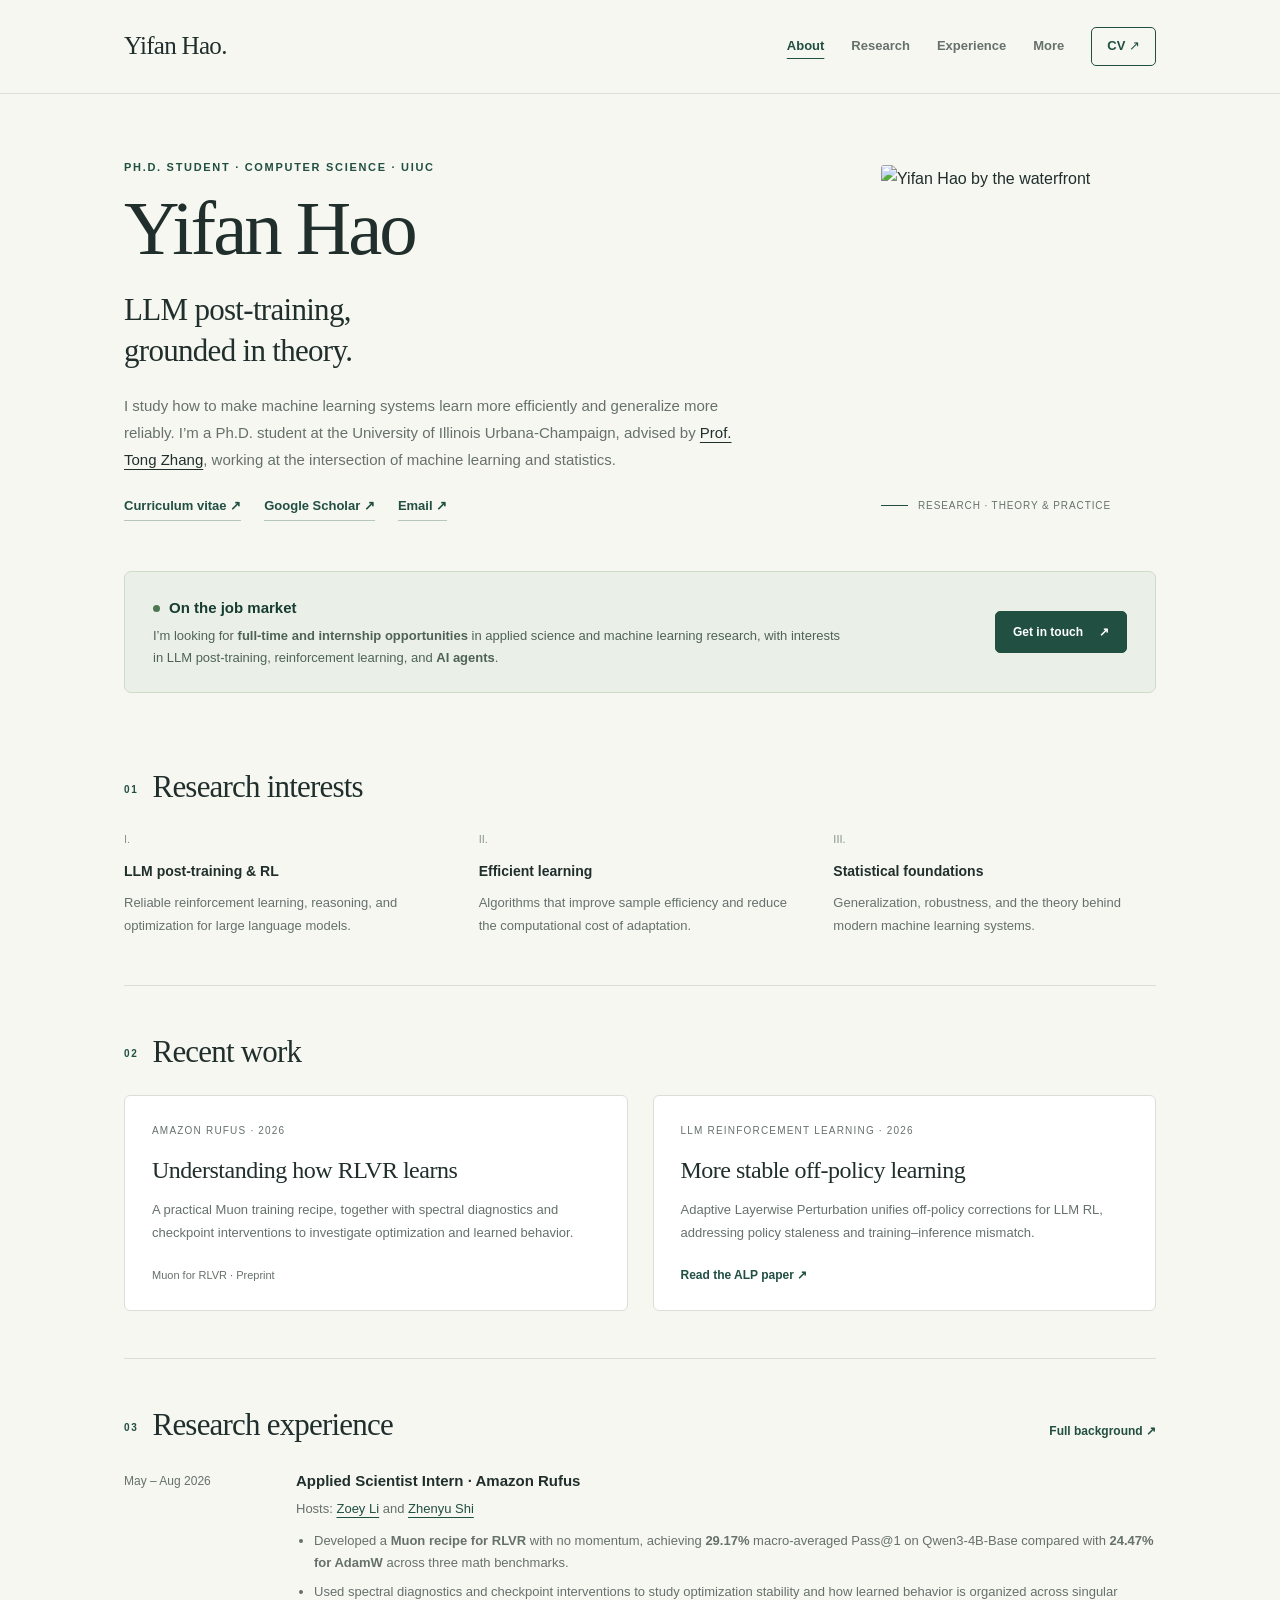
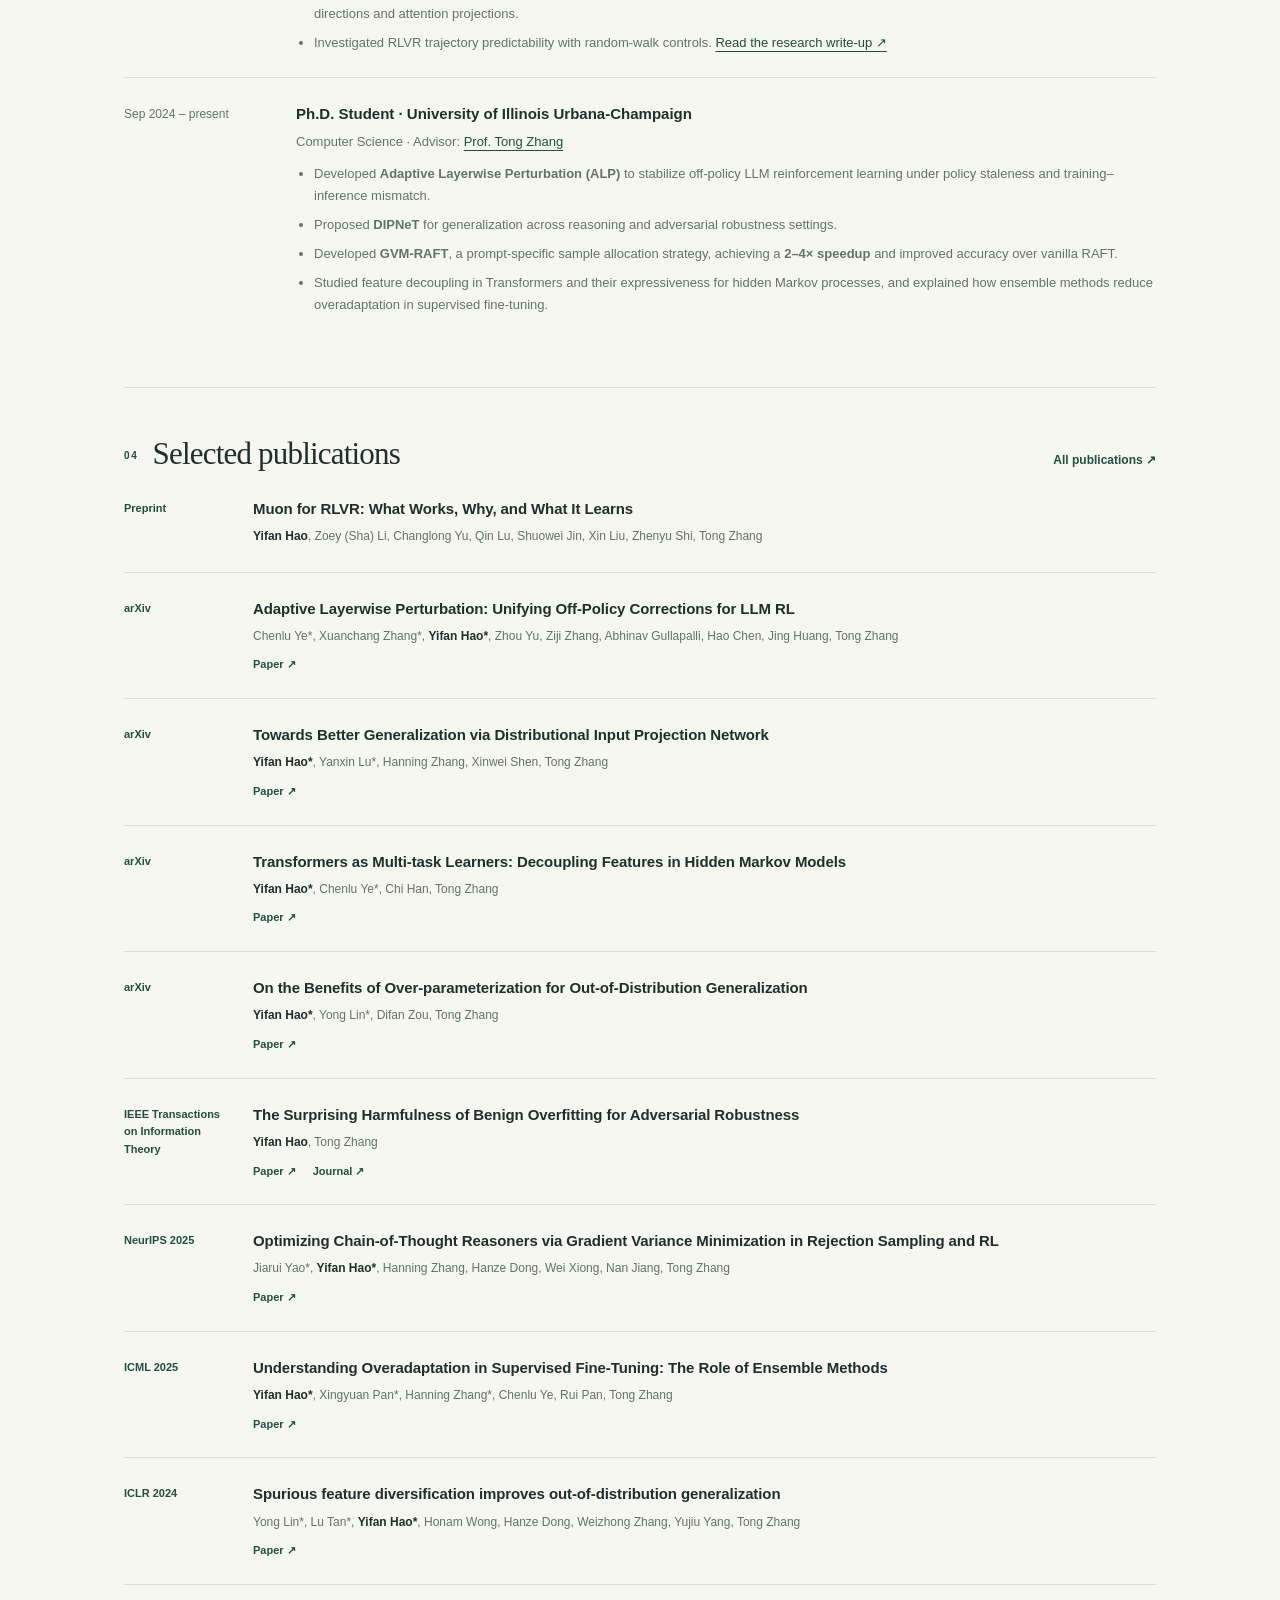
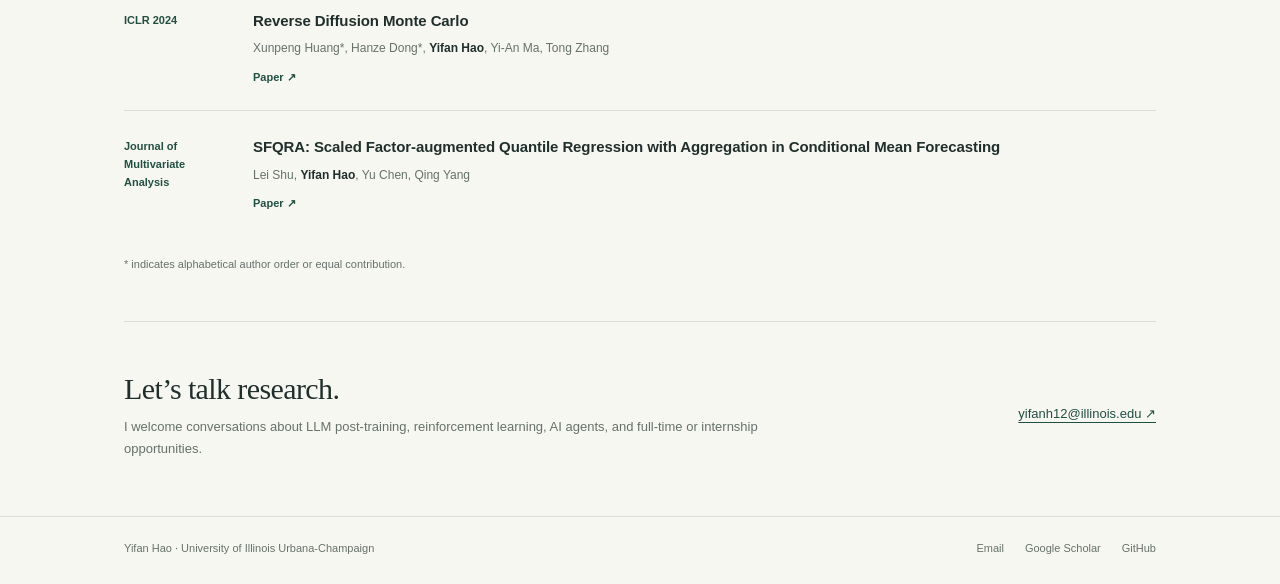
==== commit 2ca3dafe: "Align selected publications with CV and refine research and career details Use all 11 CV publication" ====
--- a/index.html
+++ b/index.html
@@ -6,11 +6,11 @@
 <header class="site-header"><div class="wrap"><div class="header-inner"><a class="brand" href="index.html">Yifan Hao<span aria-hidden="true">.</span></a>
 <nav class="nav" aria-label="Main navigation"><a href="index.html" aria-current="page">About</a><a href="research.html">Research</a><a href="Bio.html">Experience</a><a href="Miscellaneous.html">More</a><a class="nav-cv" href="cv.pdf">CV <span aria-hidden="true">↗</span></a></nav></div></div></header>
 <main class="wrap" id="main"><section class="hero" aria-labelledby="intro-title"><div class="hero-copy"><div class="hero-heading"><div class="eyebrow">Ph.D. Student · Computer Science · UIUC</div><h1 id="intro-title">Yifan Hao</h1><p class="research-line">LLM post-training,<br>grounded in theory.</p></div><p class="intro">I study how to make machine learning systems learn more efficiently and generalize more reliably. I’m a Ph.D. student at the University of Illinois Urbana-Champaign, advised by <a href="https://tongzhang-ml.org/">Prof. Tong Zhang</a>, working at the intersection of machine learning and statistics.</p><div class="hero-links"><a href="cv.pdf">Curriculum vitae <span aria-hidden="true">↗</span></a><a href="https://scholar.google.com.hk/citations?user=lzI8IicAAAAJ&amp;hl=en">Google Scholar <span aria-hidden="true">↗</span></a><a href="mailto:yifanh12@illinois.edu">Email <span aria-hidden="true">↗</span></a></div></div><figure class="portrait"><img src="cv_photo2.jpg" width="275" height="320" alt="Yifan Hao by the waterfront" fetchpriority="high"><figcaption>Research · theory &amp; practice</figcaption></figure></section>
-<aside class="job-banner" aria-label="Career opportunities"><div><div class="job-heading"><span class="status-dot" aria-hidden="true"></span>On the job market</div><p>I’m looking for <strong>full-time and internship opportunities</strong> in applied science and machine learning research, with a focus on LLM post-training and reinforcement learning.</p></div><a class="button" href="mailto:yifanh12@illinois.edu">Get in touch <span aria-hidden="true">↗</span></a></aside>
+<aside class="job-banner" aria-label="Career opportunities"><div><div class="job-heading"><span class="status-dot" aria-hidden="true"></span>On the job market</div><p>I’m looking for <strong>full-time and internship opportunities</strong> in applied science and machine learning research, with interests in LLM post-training, reinforcement learning, and <strong>AI agents</strong>.</p></div><a class="button" href="mailto:yifanh12@illinois.edu">Get in touch <span aria-hidden="true">↗</span></a></aside>
 <section class="section" id="research"><div class="section-heading"><h2><span class="section-number">01</span>Research interests</h2></div><div class="interest-grid"><article><span class="topic-number">I.</span><h3>LLM post-training &amp; RL</h3><p>Reliable reinforcement learning, reasoning, and optimization for large language models.</p></article><article><span class="topic-number">II.</span><h3>Efficient learning</h3><p>Algorithms that improve sample efficiency and reduce the computational cost of adaptation.</p></article><article><span class="topic-number">III.</span><h3>Statistical foundations</h3><p>Generalization, robustness, and the theory behind modern machine learning systems.</p></article></div></section>
 <section class="section" id="recent-work"><div class="section-heading"><h2><span class="section-number">02</span>Recent work</h2></div><div class="work-grid"><article class="work-item"><div class="work-meta">Amazon Rufus · 2026</div><h3>Understanding how RLVR learns</h3><p>A practical Muon training recipe, together with spectral diagnostics and checkpoint interventions to investigate optimization and learned behavior.</p><span class="quiet-status">Muon for RLVR · Preprint</span></article><article class="work-item"><div class="work-meta">LLM reinforcement learning · 2026</div><h3>More stable off-policy learning</h3><p>Adaptive Layerwise Perturbation unifies off-policy corrections for LLM RL, addressing policy staleness and training–inference mismatch.</p><a href="https://arxiv.org/abs/2603.19470">Read the ALP paper <span aria-hidden="true">↗</span></a></article></div></section>
 <section class="section" id="experience"><div class="section-heading"><h2><span class="section-number">03</span>Research experience</h2><a class="section-link" href="Bio.html">Full background ↗</a></div><article class="experience-row"><div class="experience-date">May – Aug 2026</div><div><h3>Applied Scientist Intern · Amazon Rufus</h3><p class="subline">Hosts: <a href="https://zoeyli.com/">Zoey Li</a> and <a href="https://www.linkedin.com/in/zhenyu-edwin-shi-a479a327/">Zhenyu Shi</a></p><ul><li>Developed a <strong>Muon recipe for RLVR</strong> with no momentum, achieving <strong>29.17%</strong> macro-averaged Pass@1 on Qwen3-4B-Base compared with <strong>24.47% for AdamW</strong> across three math benchmarks.</li><li>Used spectral diagnostics and checkpoint interventions to study optimization stability and how learned behavior is organized across singular directions and attention projections.</li><li>Investigated RLVR trajectory predictability with random-walk controls. <a href="https://zoeyli.com/blog/Revisiting-Predictability-of-RLVR/">Read the research write-up ↗</a></li></ul></div></article><article class="experience-row"><div class="experience-date">Sep 2024 – present</div><div><h3>Ph.D. Student · University of Illinois Urbana-Champaign</h3><p class="subline">Computer Science · Advisor: <a href="https://tongzhang-ml.org/">Prof. Tong Zhang</a></p><ul><li>Developed <strong>Adaptive Layerwise Perturbation (ALP)</strong> to stabilize off-policy LLM reinforcement learning under policy staleness and training–inference mismatch.</li><li>Proposed <strong>DIPNeT</strong> for generalization across reasoning and adversarial robustness settings.</li><li>Developed <strong>GVM-RAFT</strong>, a prompt-specific sample allocation strategy, achieving a <strong>2–4× speedup</strong> and improved accuracy over vanilla RAFT.</li><li>Studied feature decoupling in Transformers and their expressiveness for hidden Markov processes, and explained how ensemble methods reduce overadaptation in supervised fine-tuning.</li></ul></div></article></section>
-<section class="section" id="publications"><div class="section-heading"><h2><span class="section-number">04</span>Selected publications</h2><a class="section-link" href="research.html">All publications ↗</a></div><ol class="publication-list"><li class="publication" data-topics="llm"><div class="publication-meta"><span class="venue">Preprint</span><span class="pub-year">2026</span></div><div><h3><a href="https://arxiv.org/abs/2603.19470">Adaptive Layerwise Perturbation: Unifying Off-Policy Corrections for LLM RL</a></h3><p class="authors">Chenlu Ye*, Xuanchang Zhang*, <strong>Yifan Hao*</strong>, Zhou Yu, Ziji Zhang, Abhinav Gullapalli, Hao Chen, Jing Huang, Tong Zhang</p><div class="pub-links"><a href="https://arxiv.org/abs/2603.19470">Paper <span aria-hidden="true">↗</span></a></div></div></li><li class="publication" data-topics="llm"><div class="publication-meta"><span class="venue">NeurIPS</span><span class="pub-year">2025</span></div><div><h3><a href="https://arxiv.org/abs/2505.02391">Optimizing Chain-of-Thought Reasoners via Gradient Variance Minimization in Rejection Sampling and RL</a></h3><p class="authors">Jiarui Yao*, <strong>Yifan Hao*</strong>, Hanning Zhang, Hanze Dong, Wei Xiong, Nan Jiang, Tong Zhang</p><div class="pub-links"><a href="https://arxiv.org/abs/2505.02391">Paper <span aria-hidden="true">↗</span></a></div></div></li><li class="publication" data-topics="llm theory"><div class="publication-meta"><span class="venue">ICML</span><span class="pub-year">2025</span></div><div><h3><a href="https://arxiv.org/abs/2506.01901">Understanding Overadaptation in Supervised Fine-Tuning: The Role of Ensemble Methods</a></h3><p class="authors"><strong>Yifan Hao*</strong>, Xingyuan Pan*, Hanning Zhang*, Chenlu Ye, Rui Pan, Tong Zhang</p><div class="pub-links"><a href="https://arxiv.org/abs/2506.01901">Paper <span aria-hidden="true">↗</span></a></div></div></li><li class="publication" data-topics="theory"><div class="publication-meta"><span class="venue">IEEE TIT</span><span class="pub-year">2026</span></div><div><h3><a href="https://arxiv.org/abs/2401.12236">The Surprising Harmfulness of Benign Overfitting for Adversarial Robustness</a></h3><p class="authors"><strong>Yifan Hao</strong>, Tong Zhang</p><div class="pub-links"><a href="https://arxiv.org/abs/2401.12236">Paper <span aria-hidden="true">↗</span></a><a href="https://doi.org/10.1109/TIT.2026.3702992">Journal <span aria-hidden="true">↗</span></a></div></div></li></ol><p class="pub-note">* indicates alphabetical author order or equal contribution.</p></section>
-<section class="contact-block"><div><h2>Let’s talk research.</h2><p>I welcome conversations about LLM post-training, reinforcement learning, and full-time or internship opportunities.</p></div><a href="mailto:yifanh12@illinois.edu">yifanh12@illinois.edu <span aria-hidden="true">↗</span></a></section></main>
+<section class="section" id="publications"><div class="section-heading"><h2><span class="section-number">04</span>Selected publications</h2><a class="section-link" href="research.html">All publications ↗</a></div><ol class="publication-list"><li class="publication" data-topics="llm"><div class="publication-meta"><span class="venue">Preprint</span></div><div><h3>Muon for RLVR: What Works, Why, and What It Learns</h3><p class="authors"><strong>Yifan Hao</strong>, Zoey (Sha) Li, Changlong Yu, Qin Lu, Shuowei Jin, Xin Liu, Zhenyu Shi, Tong Zhang</p></div></li><li class="publication" data-topics="llm"><div class="publication-meta"><span class="venue">arXiv</span></div><div><h3><a href="https://arxiv.org/abs/2603.19470">Adaptive Layerwise Perturbation: Unifying Off-Policy Corrections for LLM RL</a></h3><p class="authors">Chenlu Ye*, Xuanchang Zhang*, <strong>Yifan Hao*</strong>, Zhou Yu, Ziji Zhang, Abhinav Gullapalli, Hao Chen, Jing Huang, Tong Zhang</p><div class="pub-links"><a href="https://arxiv.org/abs/2603.19470">Paper <span aria-hidden="true">↗</span></a></div></div></li><li class="publication" data-topics="llm theory"><div class="publication-meta"><span class="venue">arXiv</span></div><div><h3><a href="https://arxiv.org/abs/2506.04690">Towards Better Generalization via Distributional Input Projection Network</a></h3><p class="authors"><strong>Yifan Hao*</strong>, Yanxin Lu*, Hanning Zhang, Xinwei Shen, Tong Zhang</p><div class="pub-links"><a href="https://arxiv.org/abs/2506.04690">Paper <span aria-hidden="true">↗</span></a></div></div></li><li class="publication" data-topics="llm theory"><div class="publication-meta"><span class="venue">arXiv</span></div><div><h3><a href="https://arxiv.org/abs/2506.01919">Transformers as Multi-task Learners: Decoupling Features in Hidden Markov Models</a></h3><p class="authors"><strong>Yifan Hao*</strong>, Chenlu Ye*, Chi Han, Tong Zhang</p><div class="pub-links"><a href="https://arxiv.org/abs/2506.01919">Paper <span aria-hidden="true">↗</span></a></div></div></li><li class="publication" data-topics="theory"><div class="publication-meta"><span class="venue">arXiv</span></div><div><h3><a href="https://arxiv.org/abs/2403.17592">On the Benefits of Over-parameterization for Out-of-Distribution Generalization</a></h3><p class="authors"><strong>Yifan Hao*</strong>, Yong Lin*, Difan Zou, Tong Zhang</p><div class="pub-links"><a href="https://arxiv.org/abs/2403.17592">Paper <span aria-hidden="true">↗</span></a></div></div></li><li class="publication" data-topics="theory"><div class="publication-meta"><span class="venue">IEEE Transactions on Information Theory</span></div><div><h3><a href="https://arxiv.org/abs/2401.12236">The Surprising Harmfulness of Benign Overfitting for Adversarial Robustness</a></h3><p class="authors"><strong>Yifan Hao</strong>, Tong Zhang</p><div class="pub-links"><a href="https://arxiv.org/abs/2401.12236">Paper <span aria-hidden="true">↗</span></a><a href="https://doi.org/10.1109/TIT.2026.3702992">Journal <span aria-hidden="true">↗</span></a></div></div></li><li class="publication" data-topics="llm"><div class="publication-meta"><span class="venue">NeurIPS 2025</span></div><div><h3><a href="https://arxiv.org/abs/2505.02391">Optimizing Chain-of-Thought Reasoners via Gradient Variance Minimization in Rejection Sampling and RL</a></h3><p class="authors">Jiarui Yao*, <strong>Yifan Hao*</strong>, Hanning Zhang, Hanze Dong, Wei Xiong, Nan Jiang, Tong Zhang</p><div class="pub-links"><a href="https://arxiv.org/abs/2505.02391">Paper <span aria-hidden="true">↗</span></a></div></div></li><li class="publication" data-topics="llm theory"><div class="publication-meta"><span class="venue">ICML 2025</span></div><div><h3><a href="https://arxiv.org/abs/2506.01901">Understanding Overadaptation in Supervised Fine-Tuning: The Role of Ensemble Methods</a></h3><p class="authors"><strong>Yifan Hao*</strong>, Xingyuan Pan*, Hanning Zhang*, Chenlu Ye, Rui Pan, Tong Zhang</p><div class="pub-links"><a href="https://arxiv.org/abs/2506.01901">Paper <span aria-hidden="true">↗</span></a></div></div></li><li class="publication" data-topics="theory"><div class="publication-meta"><span class="venue">ICLR 2024</span></div><div><h3><a href="https://arxiv.org/abs/2309.17230">Spurious feature diversification improves out-of-distribution generalization</a></h3><p class="authors">Yong Lin*, Lu Tan*, <strong>Yifan Hao*</strong>, Honam Wong, Hanze Dong, Weizhong Zhang, Yujiu Yang, Tong Zhang</p><div class="pub-links"><a href="https://arxiv.org/abs/2309.17230">Paper <span aria-hidden="true">↗</span></a></div></div></li><li class="publication" data-topics="theory"><div class="publication-meta"><span class="venue">ICLR 2024</span></div><div><h3><a href="https://arxiv.org/abs/2307.02037">Reverse Diffusion Monte Carlo</a></h3><p class="authors">Xunpeng Huang*, Hanze Dong*, <strong>Yifan Hao</strong>, Yi-An Ma, Tong Zhang</p><div class="pub-links"><a href="https://arxiv.org/abs/2307.02037">Paper <span aria-hidden="true">↗</span></a></div></div></li><li class="publication" data-topics="theory"><div class="publication-meta"><span class="venue">Journal of Multivariate Analysis</span></div><div><h3><a href="https://www.sciencedirect.com/science/article/abs/pii/S0047259X2400112X">SFQRA: Scaled Factor-augmented Quantile Regression with Aggregation in Conditional Mean Forecasting</a></h3><p class="authors">Lei Shu, <strong>Yifan Hao</strong>, Yu Chen, Qing Yang</p><div class="pub-links"><a href="https://www.sciencedirect.com/science/article/abs/pii/S0047259X2400112X">Paper <span aria-hidden="true">↗</span></a></div></div></li></ol><p class="pub-note">* indicates alphabetical author order or equal contribution.</p></section>
+<section class="contact-block"><div><h2>Let’s talk research.</h2><p>I welcome conversations about LLM post-training, reinforcement learning, AI agents, and full-time or internship opportunities.</p></div><a href="mailto:yifanh12@illinois.edu">yifanh12@illinois.edu <span aria-hidden="true">↗</span></a></section></main>
 <footer class="site-footer"><div class="wrap footer-inner"><span>Yifan Hao · University of Illinois Urbana-Champaign</span><div class="footer-links"><a href="mailto:yifanh12@illinois.edu">Email</a><a href="https://scholar.google.com.hk/citations?user=lzI8IicAAAAJ&amp;hl=en">Google Scholar</a><a href="https://github.com/haoyifan99">GitHub</a></div></div></footer>
 </body></html>
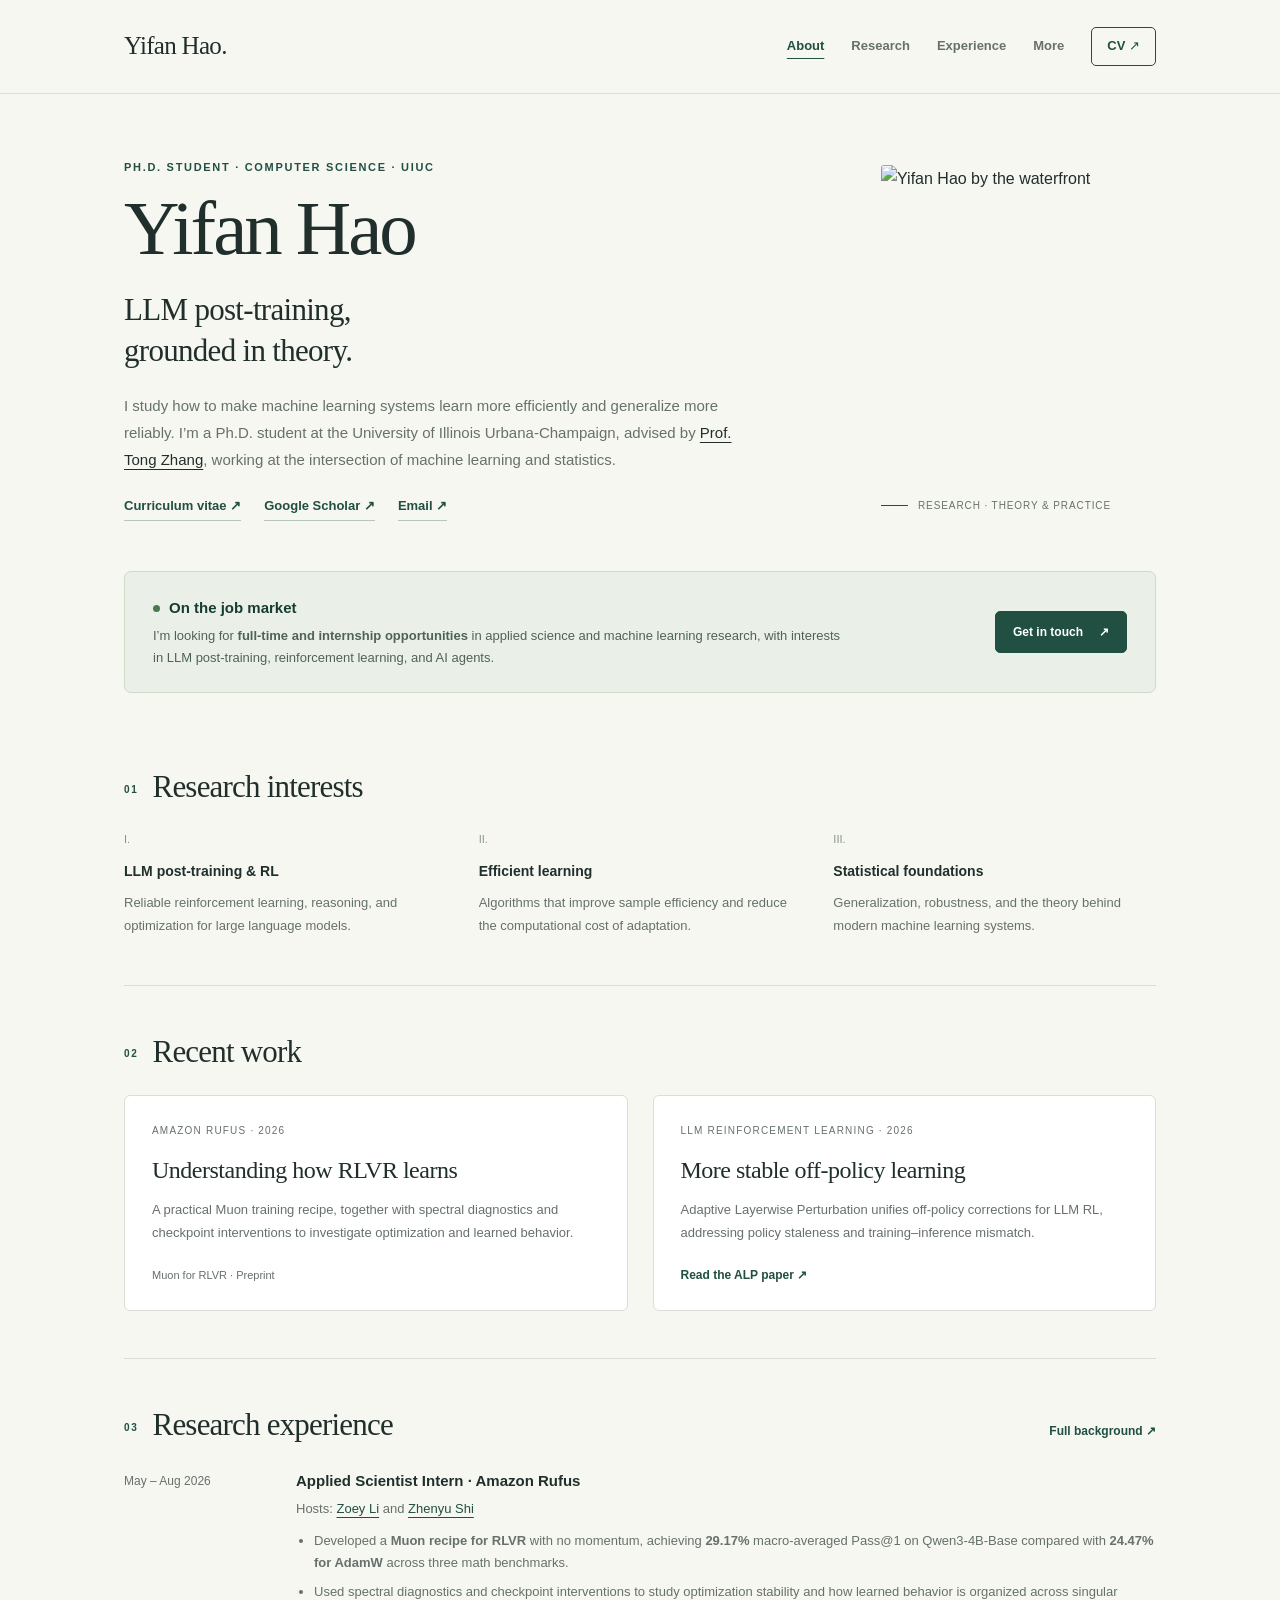
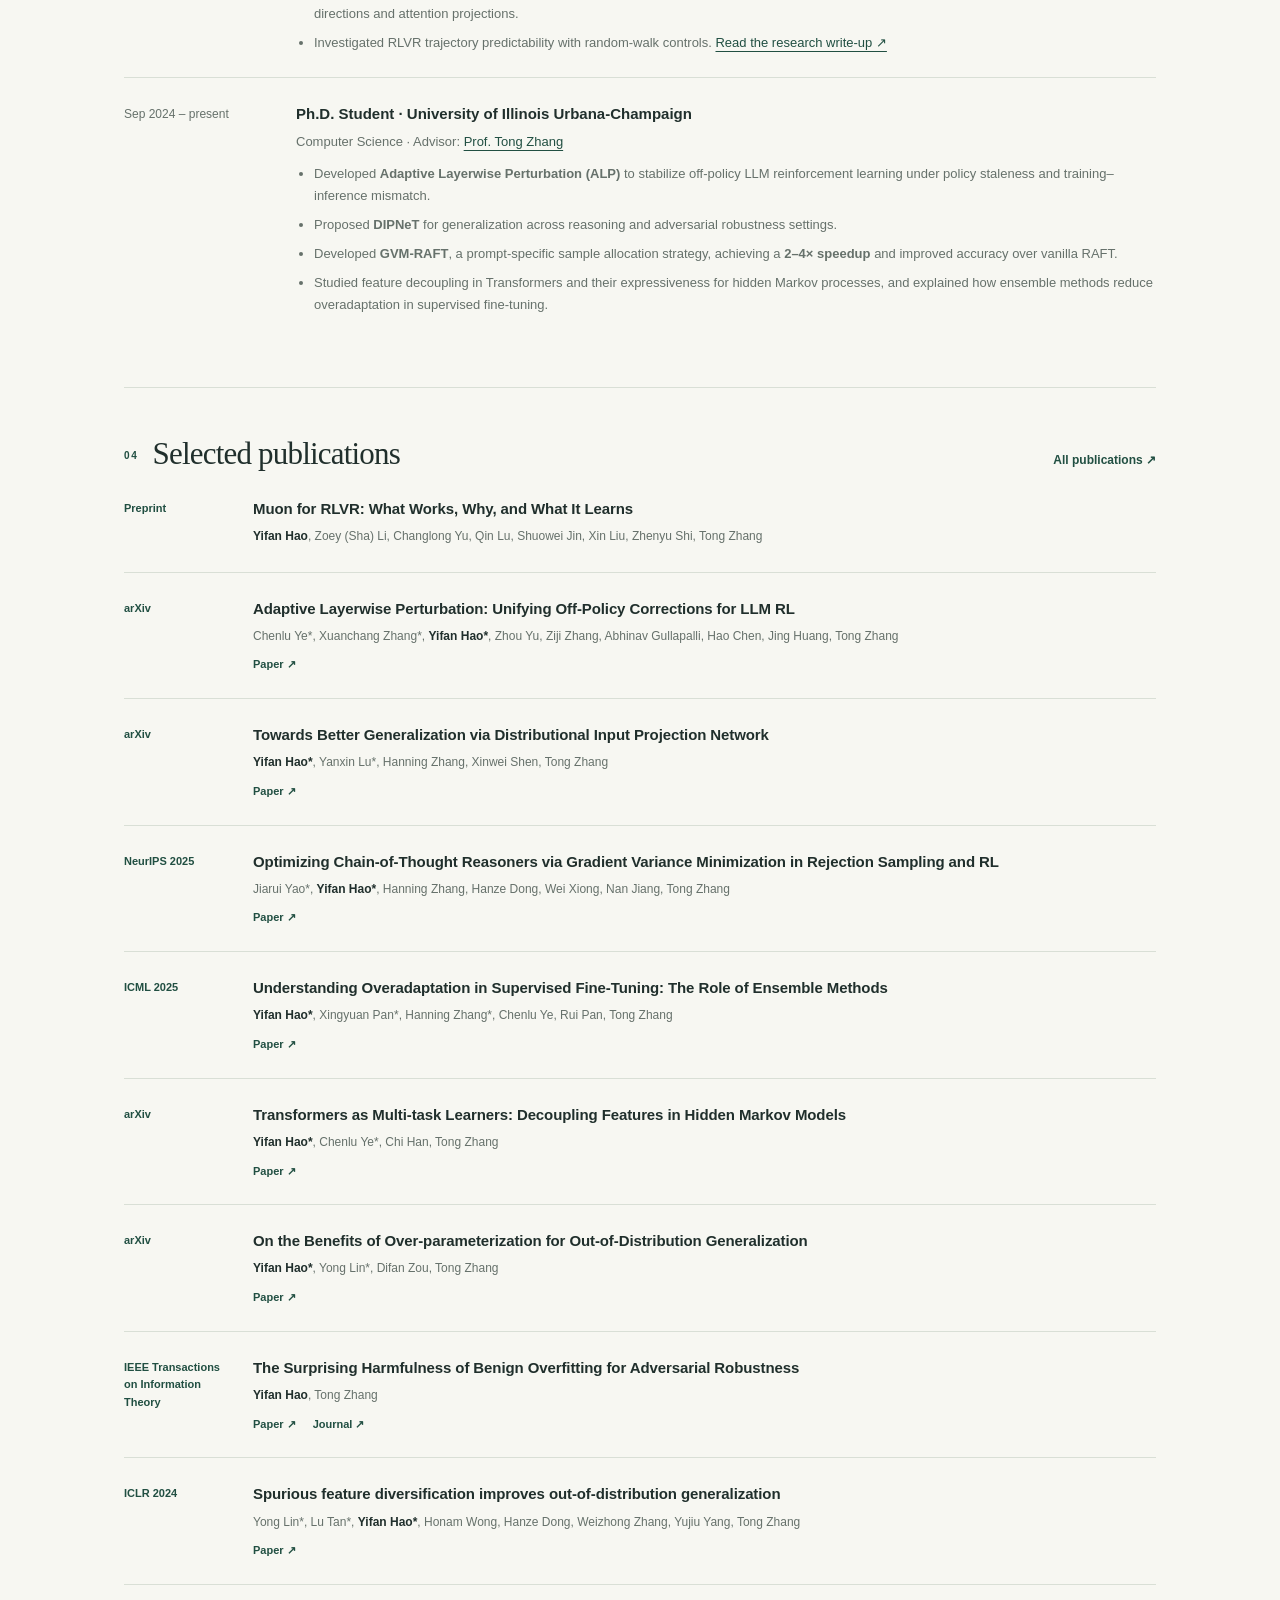
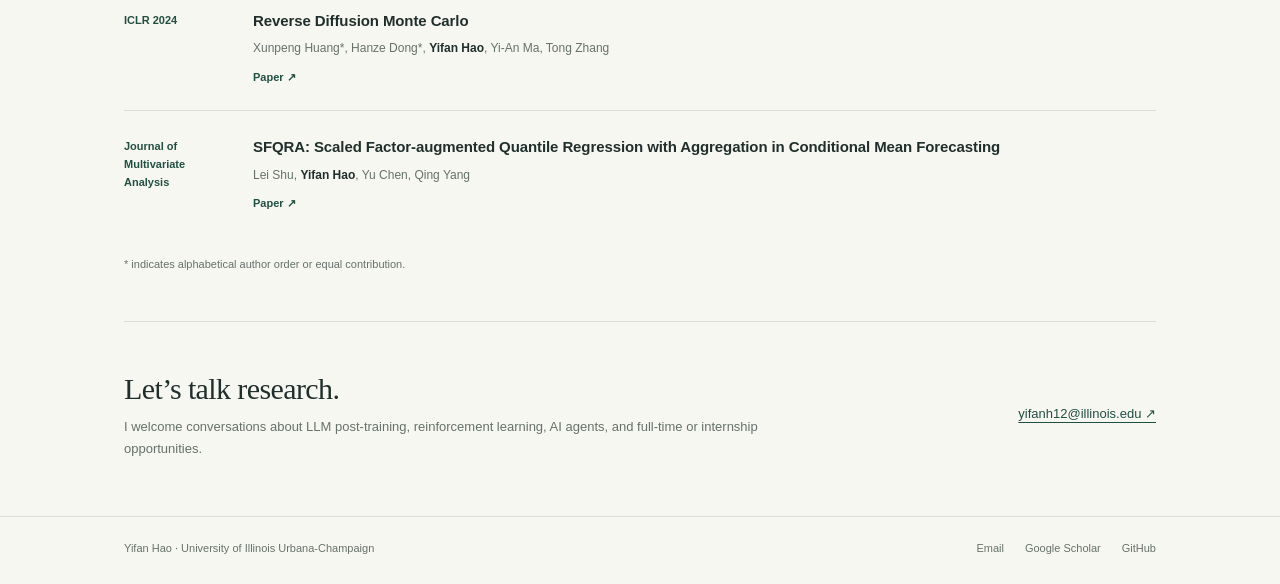
==== commit 7e8e3916: "Sync publication order and public CV with latest Overleaf version Match all 11 About-page publicatio" ====
--- a/index.html
+++ b/index.html
@@ -6,11 +6,11 @@
 <header class="site-header"><div class="wrap"><div class="header-inner"><a class="brand" href="index.html">Yifan Hao<span aria-hidden="true">.</span></a>
 <nav class="nav" aria-label="Main navigation"><a href="index.html" aria-current="page">About</a><a href="research.html">Research</a><a href="Bio.html">Experience</a><a href="Miscellaneous.html">More</a><a class="nav-cv" href="cv.pdf">CV <span aria-hidden="true">↗</span></a></nav></div></div></header>
 <main class="wrap" id="main"><section class="hero" aria-labelledby="intro-title"><div class="hero-copy"><div class="hero-heading"><div class="eyebrow">Ph.D. Student · Computer Science · UIUC</div><h1 id="intro-title">Yifan Hao</h1><p class="research-line">LLM post-training,<br>grounded in theory.</p></div><p class="intro">I study how to make machine learning systems learn more efficiently and generalize more reliably. I’m a Ph.D. student at the University of Illinois Urbana-Champaign, advised by <a href="https://tongzhang-ml.org/">Prof. Tong Zhang</a>, working at the intersection of machine learning and statistics.</p><div class="hero-links"><a href="cv.pdf">Curriculum vitae <span aria-hidden="true">↗</span></a><a href="https://scholar.google.com.hk/citations?user=lzI8IicAAAAJ&amp;hl=en">Google Scholar <span aria-hidden="true">↗</span></a><a href="mailto:yifanh12@illinois.edu">Email <span aria-hidden="true">↗</span></a></div></div><figure class="portrait"><img src="cv_photo2.jpg" width="275" height="320" alt="Yifan Hao by the waterfront" fetchpriority="high"><figcaption>Research · theory &amp; practice</figcaption></figure></section>
-<aside class="job-banner" aria-label="Career opportunities"><div><div class="job-heading"><span class="status-dot" aria-hidden="true"></span>On the job market</div><p>I’m looking for <strong>full-time and internship opportunities</strong> in applied science and machine learning research, with interests in LLM post-training, reinforcement learning, and <strong>AI agents</strong>.</p></div><a class="button" href="mailto:yifanh12@illinois.edu">Get in touch <span aria-hidden="true">↗</span></a></aside>
+<aside class="job-banner" aria-label="Career opportunities"><div><div class="job-heading"><span class="status-dot" aria-hidden="true"></span>On the job market</div><p>I’m looking for <strong>full-time and internship opportunities</strong> in applied science and machine learning research, with interests in LLM post-training, reinforcement learning, and AI agents.</p></div><a class="button" href="mailto:yifanh12@illinois.edu">Get in touch <span aria-hidden="true">↗</span></a></aside>
 <section class="section" id="research"><div class="section-heading"><h2><span class="section-number">01</span>Research interests</h2></div><div class="interest-grid"><article><span class="topic-number">I.</span><h3>LLM post-training &amp; RL</h3><p>Reliable reinforcement learning, reasoning, and optimization for large language models.</p></article><article><span class="topic-number">II.</span><h3>Efficient learning</h3><p>Algorithms that improve sample efficiency and reduce the computational cost of adaptation.</p></article><article><span class="topic-number">III.</span><h3>Statistical foundations</h3><p>Generalization, robustness, and the theory behind modern machine learning systems.</p></article></div></section>
 <section class="section" id="recent-work"><div class="section-heading"><h2><span class="section-number">02</span>Recent work</h2></div><div class="work-grid"><article class="work-item"><div class="work-meta">Amazon Rufus · 2026</div><h3>Understanding how RLVR learns</h3><p>A practical Muon training recipe, together with spectral diagnostics and checkpoint interventions to investigate optimization and learned behavior.</p><span class="quiet-status">Muon for RLVR · Preprint</span></article><article class="work-item"><div class="work-meta">LLM reinforcement learning · 2026</div><h3>More stable off-policy learning</h3><p>Adaptive Layerwise Perturbation unifies off-policy corrections for LLM RL, addressing policy staleness and training–inference mismatch.</p><a href="https://arxiv.org/abs/2603.19470">Read the ALP paper <span aria-hidden="true">↗</span></a></article></div></section>
 <section class="section" id="experience"><div class="section-heading"><h2><span class="section-number">03</span>Research experience</h2><a class="section-link" href="Bio.html">Full background ↗</a></div><article class="experience-row"><div class="experience-date">May – Aug 2026</div><div><h3>Applied Scientist Intern · Amazon Rufus</h3><p class="subline">Hosts: <a href="https://zoeyli.com/">Zoey Li</a> and <a href="https://www.linkedin.com/in/zhenyu-edwin-shi-a479a327/">Zhenyu Shi</a></p><ul><li>Developed a <strong>Muon recipe for RLVR</strong> with no momentum, achieving <strong>29.17%</strong> macro-averaged Pass@1 on Qwen3-4B-Base compared with <strong>24.47% for AdamW</strong> across three math benchmarks.</li><li>Used spectral diagnostics and checkpoint interventions to study optimization stability and how learned behavior is organized across singular directions and attention projections.</li><li>Investigated RLVR trajectory predictability with random-walk controls. <a href="https://zoeyli.com/blog/Revisiting-Predictability-of-RLVR/">Read the research write-up ↗</a></li></ul></div></article><article class="experience-row"><div class="experience-date">Sep 2024 – present</div><div><h3>Ph.D. Student · University of Illinois Urbana-Champaign</h3><p class="subline">Computer Science · Advisor: <a href="https://tongzhang-ml.org/">Prof. Tong Zhang</a></p><ul><li>Developed <strong>Adaptive Layerwise Perturbation (ALP)</strong> to stabilize off-policy LLM reinforcement learning under policy staleness and training–inference mismatch.</li><li>Proposed <strong>DIPNeT</strong> for generalization across reasoning and adversarial robustness settings.</li><li>Developed <strong>GVM-RAFT</strong>, a prompt-specific sample allocation strategy, achieving a <strong>2–4× speedup</strong> and improved accuracy over vanilla RAFT.</li><li>Studied feature decoupling in Transformers and their expressiveness for hidden Markov processes, and explained how ensemble methods reduce overadaptation in supervised fine-tuning.</li></ul></div></article></section>
-<section class="section" id="publications"><div class="section-heading"><h2><span class="section-number">04</span>Selected publications</h2><a class="section-link" href="research.html">All publications ↗</a></div><ol class="publication-list"><li class="publication" data-topics="llm"><div class="publication-meta"><span class="venue">Preprint</span></div><div><h3>Muon for RLVR: What Works, Why, and What It Learns</h3><p class="authors"><strong>Yifan Hao</strong>, Zoey (Sha) Li, Changlong Yu, Qin Lu, Shuowei Jin, Xin Liu, Zhenyu Shi, Tong Zhang</p></div></li><li class="publication" data-topics="llm"><div class="publication-meta"><span class="venue">arXiv</span></div><div><h3><a href="https://arxiv.org/abs/2603.19470">Adaptive Layerwise Perturbation: Unifying Off-Policy Corrections for LLM RL</a></h3><p class="authors">Chenlu Ye*, Xuanchang Zhang*, <strong>Yifan Hao*</strong>, Zhou Yu, Ziji Zhang, Abhinav Gullapalli, Hao Chen, Jing Huang, Tong Zhang</p><div class="pub-links"><a href="https://arxiv.org/abs/2603.19470">Paper <span aria-hidden="true">↗</span></a></div></div></li><li class="publication" data-topics="llm theory"><div class="publication-meta"><span class="venue">arXiv</span></div><div><h3><a href="https://arxiv.org/abs/2506.04690">Towards Better Generalization via Distributional Input Projection Network</a></h3><p class="authors"><strong>Yifan Hao*</strong>, Yanxin Lu*, Hanning Zhang, Xinwei Shen, Tong Zhang</p><div class="pub-links"><a href="https://arxiv.org/abs/2506.04690">Paper <span aria-hidden="true">↗</span></a></div></div></li><li class="publication" data-topics="llm theory"><div class="publication-meta"><span class="venue">arXiv</span></div><div><h3><a href="https://arxiv.org/abs/2506.01919">Transformers as Multi-task Learners: Decoupling Features in Hidden Markov Models</a></h3><p class="authors"><strong>Yifan Hao*</strong>, Chenlu Ye*, Chi Han, Tong Zhang</p><div class="pub-links"><a href="https://arxiv.org/abs/2506.01919">Paper <span aria-hidden="true">↗</span></a></div></div></li><li class="publication" data-topics="theory"><div class="publication-meta"><span class="venue">arXiv</span></div><div><h3><a href="https://arxiv.org/abs/2403.17592">On the Benefits of Over-parameterization for Out-of-Distribution Generalization</a></h3><p class="authors"><strong>Yifan Hao*</strong>, Yong Lin*, Difan Zou, Tong Zhang</p><div class="pub-links"><a href="https://arxiv.org/abs/2403.17592">Paper <span aria-hidden="true">↗</span></a></div></div></li><li class="publication" data-topics="theory"><div class="publication-meta"><span class="venue">IEEE Transactions on Information Theory</span></div><div><h3><a href="https://arxiv.org/abs/2401.12236">The Surprising Harmfulness of Benign Overfitting for Adversarial Robustness</a></h3><p class="authors"><strong>Yifan Hao</strong>, Tong Zhang</p><div class="pub-links"><a href="https://arxiv.org/abs/2401.12236">Paper <span aria-hidden="true">↗</span></a><a href="https://doi.org/10.1109/TIT.2026.3702992">Journal <span aria-hidden="true">↗</span></a></div></div></li><li class="publication" data-topics="llm"><div class="publication-meta"><span class="venue">NeurIPS 2025</span></div><div><h3><a href="https://arxiv.org/abs/2505.02391">Optimizing Chain-of-Thought Reasoners via Gradient Variance Minimization in Rejection Sampling and RL</a></h3><p class="authors">Jiarui Yao*, <strong>Yifan Hao*</strong>, Hanning Zhang, Hanze Dong, Wei Xiong, Nan Jiang, Tong Zhang</p><div class="pub-links"><a href="https://arxiv.org/abs/2505.02391">Paper <span aria-hidden="true">↗</span></a></div></div></li><li class="publication" data-topics="llm theory"><div class="publication-meta"><span class="venue">ICML 2025</span></div><div><h3><a href="https://arxiv.org/abs/2506.01901">Understanding Overadaptation in Supervised Fine-Tuning: The Role of Ensemble Methods</a></h3><p class="authors"><strong>Yifan Hao*</strong>, Xingyuan Pan*, Hanning Zhang*, Chenlu Ye, Rui Pan, Tong Zhang</p><div class="pub-links"><a href="https://arxiv.org/abs/2506.01901">Paper <span aria-hidden="true">↗</span></a></div></div></li><li class="publication" data-topics="theory"><div class="publication-meta"><span class="venue">ICLR 2024</span></div><div><h3><a href="https://arxiv.org/abs/2309.17230">Spurious feature diversification improves out-of-distribution generalization</a></h3><p class="authors">Yong Lin*, Lu Tan*, <strong>Yifan Hao*</strong>, Honam Wong, Hanze Dong, Weizhong Zhang, Yujiu Yang, Tong Zhang</p><div class="pub-links"><a href="https://arxiv.org/abs/2309.17230">Paper <span aria-hidden="true">↗</span></a></div></div></li><li class="publication" data-topics="theory"><div class="publication-meta"><span class="venue">ICLR 2024</span></div><div><h3><a href="https://arxiv.org/abs/2307.02037">Reverse Diffusion Monte Carlo</a></h3><p class="authors">Xunpeng Huang*, Hanze Dong*, <strong>Yifan Hao</strong>, Yi-An Ma, Tong Zhang</p><div class="pub-links"><a href="https://arxiv.org/abs/2307.02037">Paper <span aria-hidden="true">↗</span></a></div></div></li><li class="publication" data-topics="theory"><div class="publication-meta"><span class="venue">Journal of Multivariate Analysis</span></div><div><h3><a href="https://www.sciencedirect.com/science/article/abs/pii/S0047259X2400112X">SFQRA: Scaled Factor-augmented Quantile Regression with Aggregation in Conditional Mean Forecasting</a></h3><p class="authors">Lei Shu, <strong>Yifan Hao</strong>, Yu Chen, Qing Yang</p><div class="pub-links"><a href="https://www.sciencedirect.com/science/article/abs/pii/S0047259X2400112X">Paper <span aria-hidden="true">↗</span></a></div></div></li></ol><p class="pub-note">* indicates alphabetical author order or equal contribution.</p></section>
+<section class="section" id="publications"><div class="section-heading"><h2><span class="section-number">04</span>Selected publications</h2><a class="section-link" href="research.html">All publications ↗</a></div><ol class="publication-list"><li class="publication" data-topics="llm"><div class="publication-meta"><span class="venue">Preprint</span></div><div><h3>Muon for RLVR: What Works, Why, and What It Learns</h3><p class="authors"><strong>Yifan Hao</strong>, Zoey (Sha) Li, Changlong Yu, Qin Lu, Shuowei Jin, Xin Liu, Zhenyu Shi, Tong Zhang</p></div></li><li class="publication" data-topics="llm"><div class="publication-meta"><span class="venue">arXiv</span></div><div><h3><a href="https://arxiv.org/abs/2603.19470">Adaptive Layerwise Perturbation: Unifying Off-Policy Corrections for LLM RL</a></h3><p class="authors">Chenlu Ye*, Xuanchang Zhang*, <strong>Yifan Hao*</strong>, Zhou Yu, Ziji Zhang, Abhinav Gullapalli, Hao Chen, Jing Huang, Tong Zhang</p><div class="pub-links"><a href="https://arxiv.org/abs/2603.19470">Paper <span aria-hidden="true">↗</span></a></div></div></li><li class="publication" data-topics="llm theory"><div class="publication-meta"><span class="venue">arXiv</span></div><div><h3><a href="https://arxiv.org/abs/2506.04690">Towards Better Generalization via Distributional Input Projection Network</a></h3><p class="authors"><strong>Yifan Hao*</strong>, Yanxin Lu*, Hanning Zhang, Xinwei Shen, Tong Zhang</p><div class="pub-links"><a href="https://arxiv.org/abs/2506.04690">Paper <span aria-hidden="true">↗</span></a></div></div></li><li class="publication" data-topics="llm"><div class="publication-meta"><span class="venue">NeurIPS 2025</span></div><div><h3><a href="https://arxiv.org/abs/2505.02391">Optimizing Chain-of-Thought Reasoners via Gradient Variance Minimization in Rejection Sampling and RL</a></h3><p class="authors">Jiarui Yao*, <strong>Yifan Hao*</strong>, Hanning Zhang, Hanze Dong, Wei Xiong, Nan Jiang, Tong Zhang</p><div class="pub-links"><a href="https://arxiv.org/abs/2505.02391">Paper <span aria-hidden="true">↗</span></a></div></div></li><li class="publication" data-topics="llm theory"><div class="publication-meta"><span class="venue">ICML 2025</span></div><div><h3><a href="https://arxiv.org/abs/2506.01901">Understanding Overadaptation in Supervised Fine-Tuning: The Role of Ensemble Methods</a></h3><p class="authors"><strong>Yifan Hao*</strong>, Xingyuan Pan*, Hanning Zhang*, Chenlu Ye, Rui Pan, Tong Zhang</p><div class="pub-links"><a href="https://arxiv.org/abs/2506.01901">Paper <span aria-hidden="true">↗</span></a></div></div></li><li class="publication" data-topics="llm theory"><div class="publication-meta"><span class="venue">arXiv</span></div><div><h3><a href="https://arxiv.org/abs/2506.01919">Transformers as Multi-task Learners: Decoupling Features in Hidden Markov Models</a></h3><p class="authors"><strong>Yifan Hao*</strong>, Chenlu Ye*, Chi Han, Tong Zhang</p><div class="pub-links"><a href="https://arxiv.org/abs/2506.01919">Paper <span aria-hidden="true">↗</span></a></div></div></li><li class="publication" data-topics="theory"><div class="publication-meta"><span class="venue">arXiv</span></div><div><h3><a href="https://arxiv.org/abs/2403.17592">On the Benefits of Over-parameterization for Out-of-Distribution Generalization</a></h3><p class="authors"><strong>Yifan Hao*</strong>, Yong Lin*, Difan Zou, Tong Zhang</p><div class="pub-links"><a href="https://arxiv.org/abs/2403.17592">Paper <span aria-hidden="true">↗</span></a></div></div></li><li class="publication" data-topics="theory"><div class="publication-meta"><span class="venue">IEEE Transactions on Information Theory</span></div><div><h3><a href="https://arxiv.org/abs/2401.12236">The Surprising Harmfulness of Benign Overfitting for Adversarial Robustness</a></h3><p class="authors"><strong>Yifan Hao</strong>, Tong Zhang</p><div class="pub-links"><a href="https://arxiv.org/abs/2401.12236">Paper <span aria-hidden="true">↗</span></a><a href="https://doi.org/10.1109/TIT.2026.3702992">Journal <span aria-hidden="true">↗</span></a></div></div></li><li class="publication" data-topics="theory"><div class="publication-meta"><span class="venue">ICLR 2024</span></div><div><h3><a href="https://arxiv.org/abs/2309.17230">Spurious feature diversification improves out-of-distribution generalization</a></h3><p class="authors">Yong Lin*, Lu Tan*, <strong>Yifan Hao*</strong>, Honam Wong, Hanze Dong, Weizhong Zhang, Yujiu Yang, Tong Zhang</p><div class="pub-links"><a href="https://arxiv.org/abs/2309.17230">Paper <span aria-hidden="true">↗</span></a></div></div></li><li class="publication" data-topics="theory"><div class="publication-meta"><span class="venue">ICLR 2024</span></div><div><h3><a href="https://arxiv.org/abs/2307.02037">Reverse Diffusion Monte Carlo</a></h3><p class="authors">Xunpeng Huang*, Hanze Dong*, <strong>Yifan Hao</strong>, Yi-An Ma, Tong Zhang</p><div class="pub-links"><a href="https://arxiv.org/abs/2307.02037">Paper <span aria-hidden="true">↗</span></a></div></div></li><li class="publication" data-topics="theory"><div class="publication-meta"><span class="venue">Journal of Multivariate Analysis</span></div><div><h3><a href="https://www.sciencedirect.com/science/article/abs/pii/S0047259X2400112X">SFQRA: Scaled Factor-augmented Quantile Regression with Aggregation in Conditional Mean Forecasting</a></h3><p class="authors">Lei Shu, <strong>Yifan Hao</strong>, Yu Chen, Qing Yang</p><div class="pub-links"><a href="https://www.sciencedirect.com/science/article/abs/pii/S0047259X2400112X">Paper <span aria-hidden="true">↗</span></a></div></div></li></ol><p class="pub-note">* indicates alphabetical author order or equal contribution.</p></section>
 <section class="contact-block"><div><h2>Let’s talk research.</h2><p>I welcome conversations about LLM post-training, reinforcement learning, AI agents, and full-time or internship opportunities.</p></div><a href="mailto:yifanh12@illinois.edu">yifanh12@illinois.edu <span aria-hidden="true">↗</span></a></section></main>
 <footer class="site-footer"><div class="wrap footer-inner"><span>Yifan Hao · University of Illinois Urbana-Champaign</span><div class="footer-links"><a href="mailto:yifanh12@illinois.edu">Email</a><a href="https://scholar.google.com.hk/citations?user=lzI8IicAAAAJ&amp;hl=en">Google Scholar</a><a href="https://github.com/haoyifan99">GitHub</a></div></div></footer>
 </body></html>
